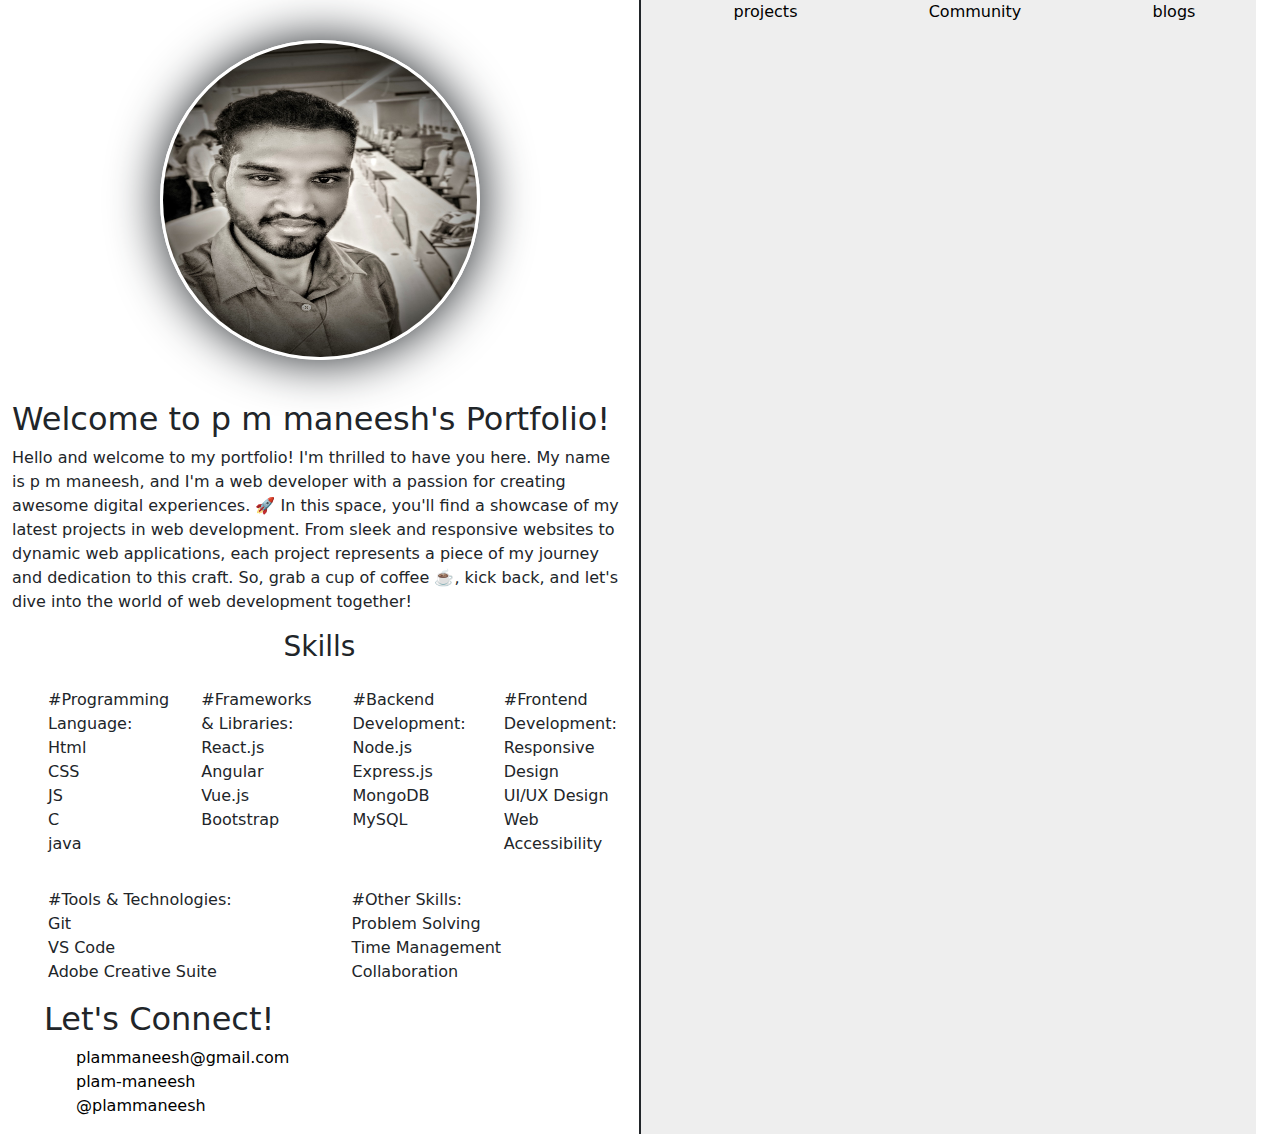
==== index.html @ d66eab7a "start content section" ====
<!DOCTYPE html>
<html lang="en">

<head>
  <meta charset="UTF-8">
  <meta name="viewport" content="width=device-width, initial-scale=1.0">
  <title>Protfolio</title>
  <link href="https://cdn.jsdelivr.net/npm/bootstrap@5.3.3/dist/css/bootstrap.min.css" rel="stylesheet"
    integrity="sha384-QWTKZyjpPEjISv5WaRU9OFeRpok6YctnYmDr5pNlyT2bRjXh0JMhjY6hW+ALEwIH" crossorigin="anonymous">
  <link rel="stylesheet" href="https://cdnjs.cloudflare.com/ajax/libs/font-awesome/6.5.2/css/all.min.css"
    integrity="sha512-SnH5WK+bZxgPHs44uWIX+LLJAJ9/2PkPKZ5QiAj6Ta86w+fsb2TkcmfRyVX3pBnMFcV7oQPJkl9QevSCWr3W6A=="
    crossorigin="anonymous" referrerpolicy="no-referrer" />
  <link rel="stylesheet" href="style.css">
  <link rel="stylesheet" href="index.js">


</head>

<body>

  <div class="container-fluid">

    <div class="row">

      <div class="container row main-container">


        <div class="col main-section ">

          <div class=" profile">
            <li><img class="  rounded mx-auto d-block rounded-circle    profile-img"
                style="height: 20rem; width: 20rem; display: flex; justify-content: center;"
                src=" img/20230304_084334~2-EDIT.jpg " alt=""></li>

            <li>

              <h2>Welcome to p m maneesh's Portfolio!</h2>

              <p>
                Hello and welcome to my portfolio!

                I'm thrilled to have you here. My name is p m maneesh, and I'm a web developer with a passion for
                creating awesome digital experiences. 🚀

                In this space, you'll find a showcase of my latest projects in web development. From sleek and
                responsive websites to dynamic web applications, each project represents a piece of my journey and
                dedication to this craft.

                So, grab a cup of coffee ☕️, kick back, and let's dive into the world of web development together!

              </p>



            </li>


            <li p-5>

              <h3 style="display: flex; justify-content: center;">Skills</h3>

              <ul>

                <div class="row">


                  <div class="col p-3"> <span>#Programming Language:</span>
                    <li>

                      Html
                    </li>
                    <li>
                      CSS
                    </li>
                    <li>
                      JS
                    </li>
                    <li>
                      C
                    </li>
                    <li>java</li>
                  </div>

                  <div class="col p-3">
                    <span>#Frameworks & Libraries: </span>

                    <li>React.js</li>
                    <li> Angular</li>
                    <li> Vue.js</li>
                    <li>Bootstrap</li>


                  </div>

                  <div class="col p-3">

                    <span>#Backend Development:</span>
                    <li>Node.js</li>
                    <li> Express.js</li>
                    <li> MongoDB</li>
                    <li> MySQL</li>

                  </div>

                  <div class="col p-3">
                    <span>#Frontend Development: </span>
                    <li>Responsive Design</li>
                    <li> UI/UX Design</li>
                    <li>Web Accessibility</li>
                  </div>

                  <div class="col p-3">

                    <span>#Tools & Technologies:</span>
                    <li>Git</li>
                    <li> VS Code</li>
                    <li> Adobe Creative Suite</li>

                  </div>



                  <div class="col p-3">

                    <span>#Other Skills:</span>
                    <li>Problem Solving
                    </li>
                    <li> Time Management </li>
                    <li> Collaboration</li>

                  </div>







                </div>

                <div class="row">
                  <div class="col" id="connect">

                    <h2>Let's Connect!</h2>

                    <ul>
                      <li><span> <i class="fa-regular fa-envelope"></i></span> <a href="">plammaneesh@gmail.com</a></li>
                      <li><span><i class="fa-brands fa-github"></i></span> <a
                          href="https://github.com/plam-maneesh ">plam-maneesh</a></li>
                      <li><span><i class="fa-brands fa-square-twitter"></i></span><a
                          href="https://twitter.com/plammaneesh">@plammaneesh</a></li>
                    </ul>
                  </div>
                </div>
              </ul>
            </li>

          </div>

        </div>
        <div class="col content-section">

          <div class="row content-start" style="display: flex; justify-items: center;">

            <div class="col content_nav  ">

              <ul class="" style="display: flex; justify-content: space-around;list-style: none; gap: 10px;">


                <li><a href="#">projects</a></li>
                <li><a href="#">Community</a></li>
                <li><a href="#">blogs</a></li>


              </ul>
            </div>


            <div class="row">


              <div class="col projects_section">




                
              </div>


            </div>




          </div>

        </div>

      </div>

    </div>
  </div>

</body>

</html>
---- style.css ----
* {



    
    list-style: none;


}

a {

    text-decoration: none;
    color: black;
}



.main-container {


    list-style: none;



}

.main-section {


    border-right: 2px solid;




}

.profile img {

    margin: 40px;
    box-shadow: 1px 0.1px 50px 1px;

    border: solid white;

}


/* content_section */


.content-section{
    margin: 0;

    padding: 0;
background-color: rgb(238, 238, 238);



}








/* content_section_end */
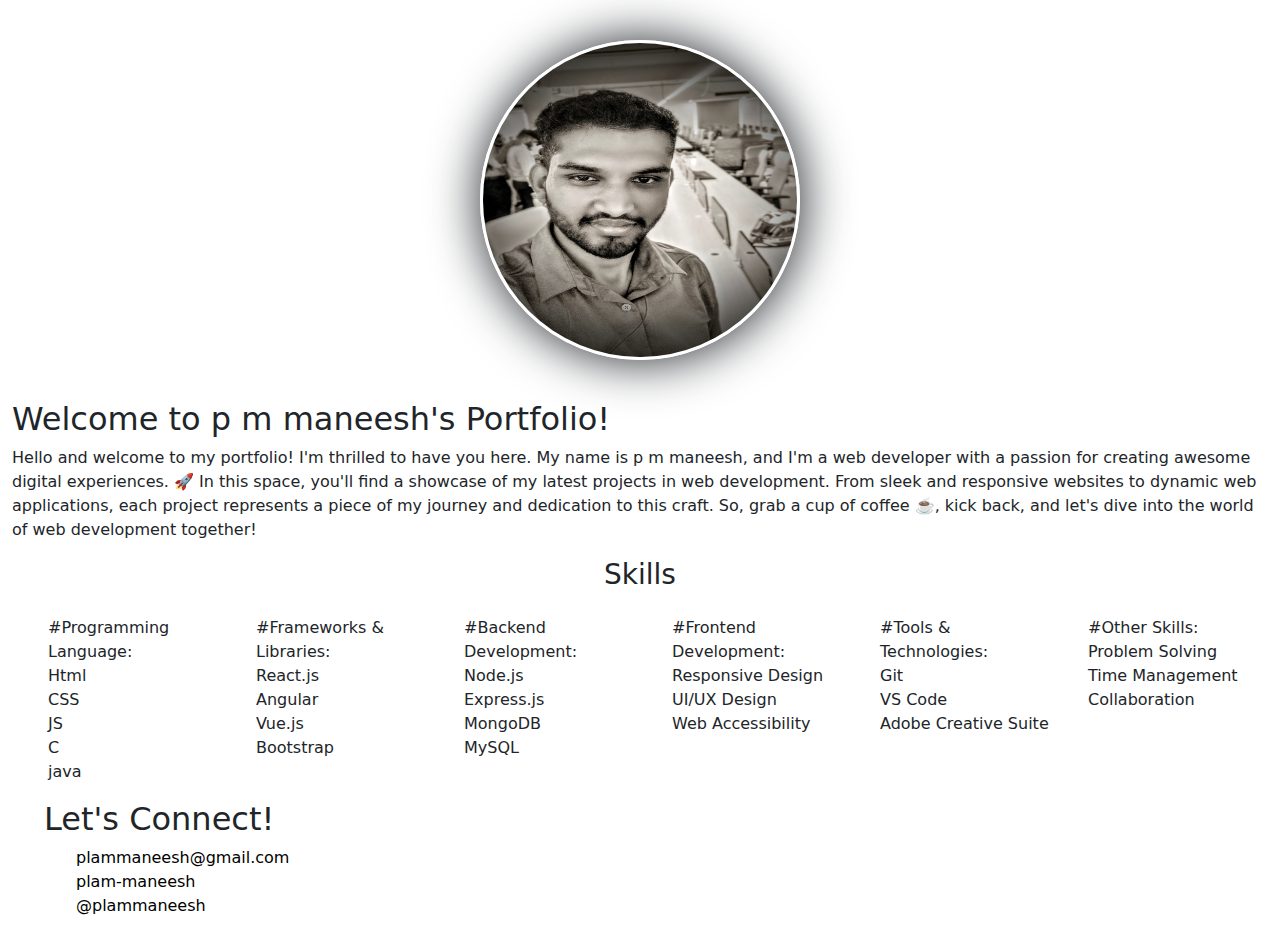
==== commit f930691e: "update main sections" ====
--- a/index.html
+++ b/index.html
@@ -17,20 +17,28 @@
 </head>
 
 <body>
-
+<!-- main container start -->
   <div class="container-fluid">
 
-    <div class="row">
-
-      <div class="container row main-container">
+ 
+    
+<!-- First_main_section_start -->
+    <div class="row head-section">
 
 
-        <div class="col main-section ">
+
+
+
+      
+
+      <!-- Header_section -->
+
+        <div class="col head-section ">
 
           <div class=" profile">
             <li><img class="  rounded mx-auto d-block rounded-circle    profile-img"
                 style="height: 20rem; width: 20rem; display: flex; justify-content: center;"
-                src=" img/20230304_084334~2-EDIT.jpg " alt=""></li>
+                src=" img/20230304_084334~2-EDIT.jpg " alt="Loading..."></li>
 
             <li>
 
@@ -158,49 +166,15 @@
           </div>
 
         </div>
-        <div class="col content-section">
+        <!-- Header_section -->
+        
 
-          <div class="row content-start" style="display: flex; justify-items: center;">
-
-            <div class="col content_nav  ">
-
-              <ul class="" style="display: flex; justify-content: space-around;list-style: none; gap: 10px;">
-
-
-                <li><a href="#">projects</a></li>
-                <li><a href="#">Community</a></li>
-                <li><a href="#">blogs</a></li>
-
-
-              </ul>
-            </div>
-
-
-            <div class="row">
-
-
-              <div class="col projects_section">
-
-
-
-
-                
-              </div>
-
-
-            </div>
-
-
-
-
-          </div>
-
-        </div>
-
-      </div>
+      
 
     </div>
+    <!--First_main_Section_end -->
   </div>
+  <!-- main_container_end -->
 
 </body>
 
--- a/style.css
+++ b/style.css
@@ -48,11 +48,9 @@
 /* content_section */
 
 
-.content-section{
-    margin: 0;
+.content-start{
 
-    padding: 0;
-background-color: rgb(238, 238, 238);
+
 
 
 
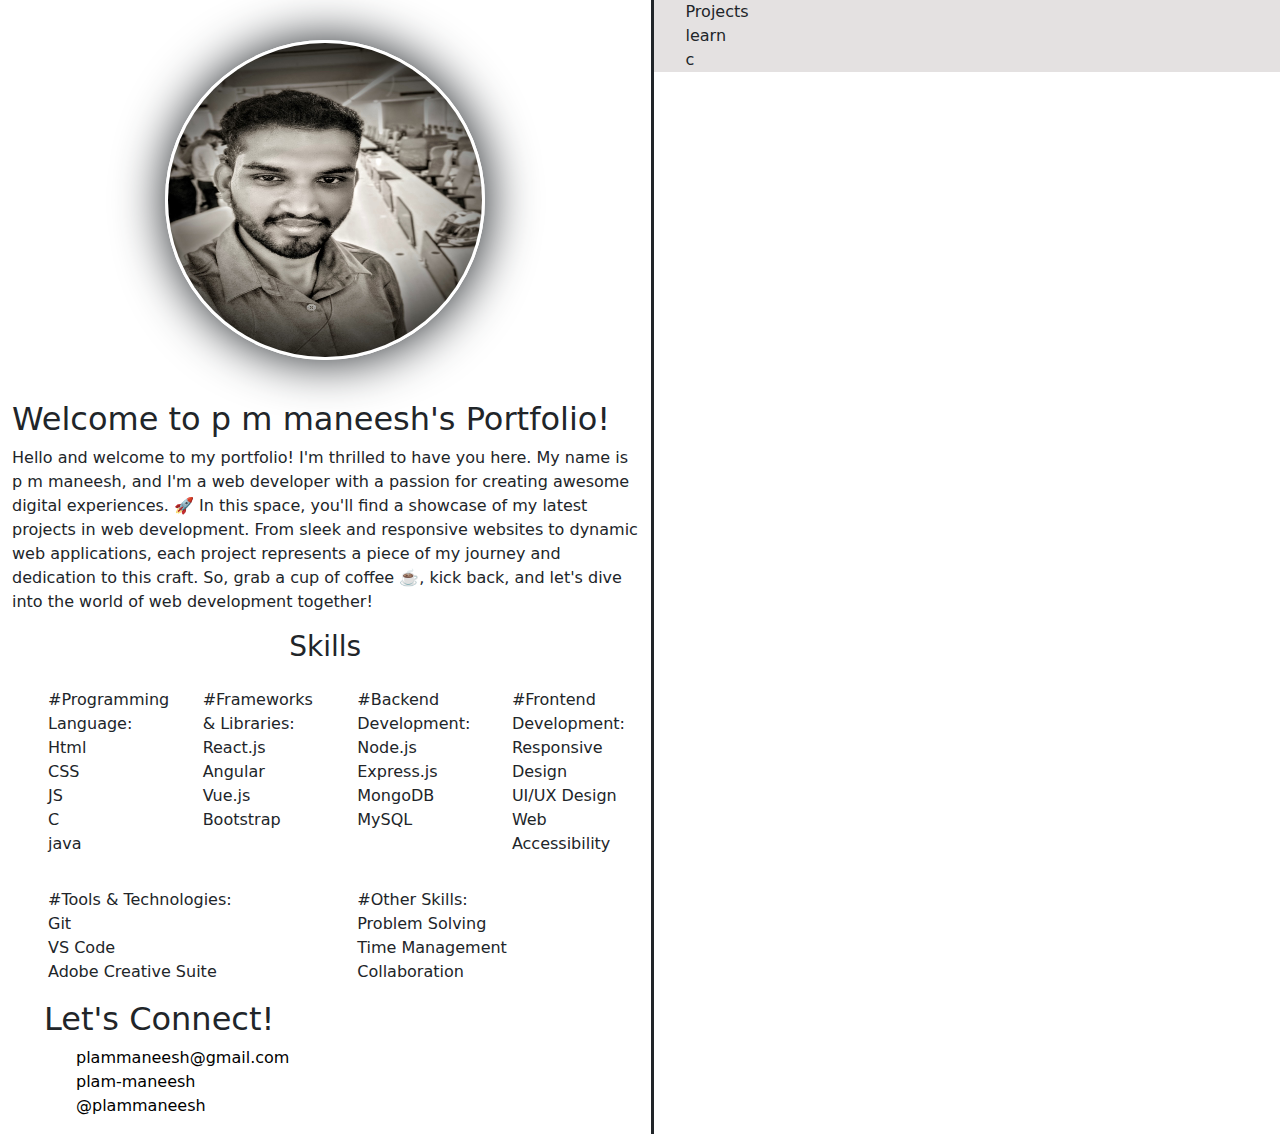
==== commit 92e9ac16: "update content section and crate nav list" ====
--- a/index.html
+++ b/index.html
@@ -166,7 +166,48 @@
           </div>
 
         </div>
-        <!-- Header_section -->
+        <!-- Header_section_end -->
+
+
+        <!-- content_section_start -->
+
+
+        <div class=" col content_section p-0" style="border-left: 3px solid;">
+
+
+          
+          <div class="content_nav" style="background: rgb(228, 225, 225);;">
+
+
+
+            <ul class="nav_list" >
+
+              <li>Projects</li>
+              <li>learn</li>
+              <li>c</li>
+
+
+
+            </ul>
+
+
+
+          </div>
+
+          
+
+
+
+
+
+
+        </div>
+
+
+
+
+
+        <!-- content_section_end -->
         
 
       
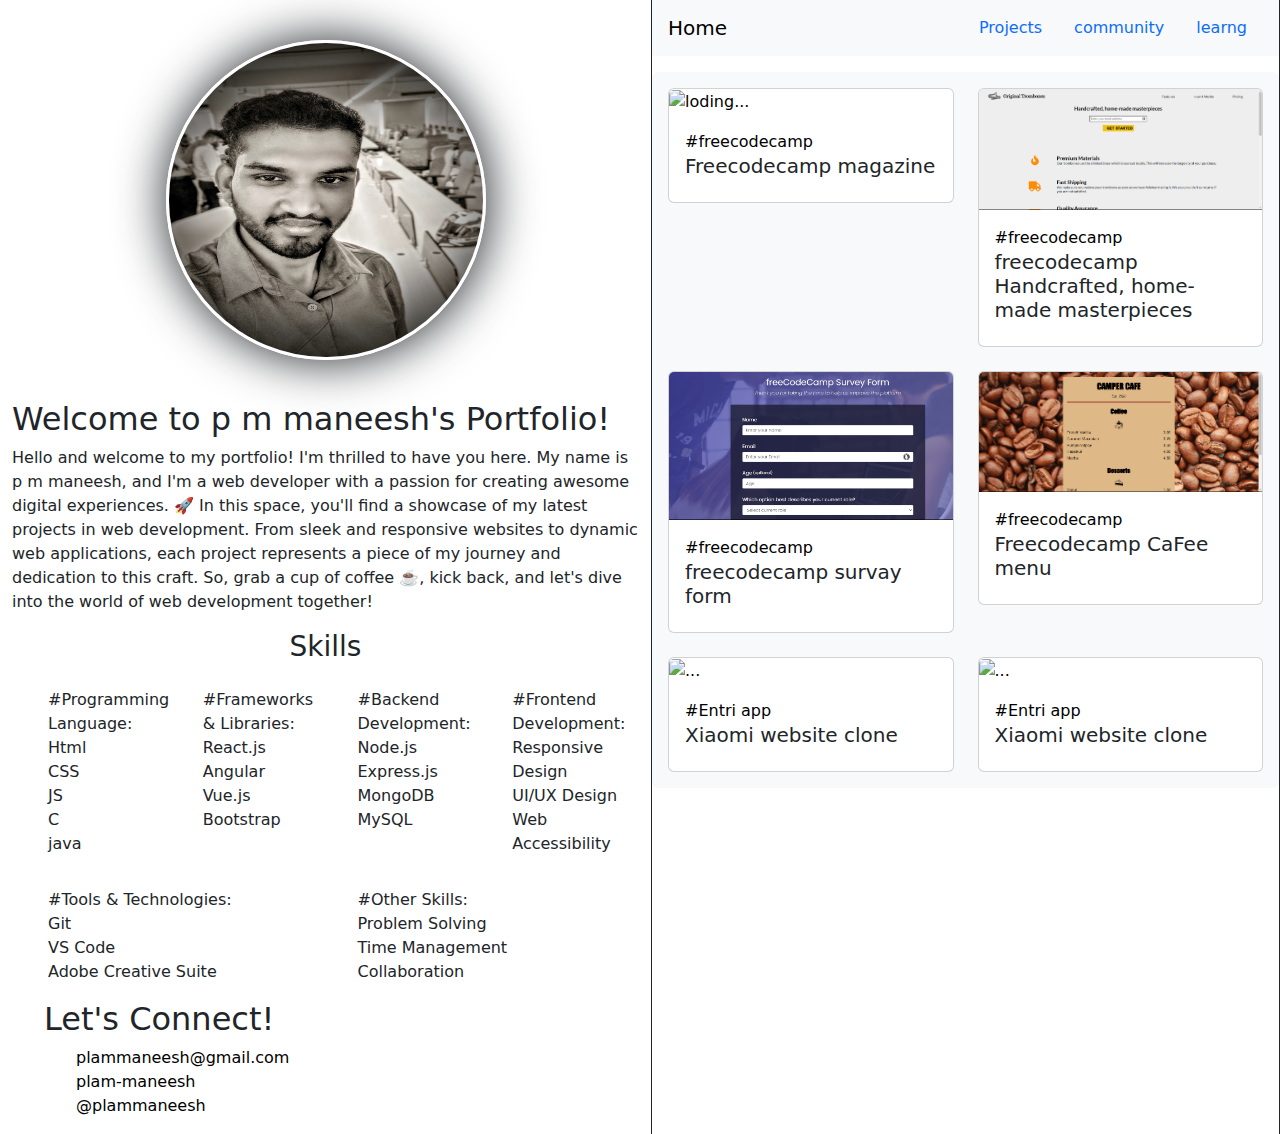
==== commit 58b60645: "update content section and crate project section" ====
--- a/index.html
+++ b/index.html
@@ -17,205 +17,310 @@
 </head>
 
 <body>
-<!-- main container start -->
+  <!-- main container start -->
   <div class="container-fluid">
 
- 
-    
-<!-- First_main_section_start -->
+
+
+    <!-- First_main_section_start -->
     <div class="row head-section">
 
 
 
 
 
+
+
+      <!-- Header_section -->
+
+      <div class="col head-section ">
+
+        <div class=" profile">
+          <li><img class="  rounded mx-auto d-block rounded-circle    profile-img"
+              style="height: 20rem; width: 20rem; display: flex; justify-content: center;"
+              src=" img/20230304_084334~2-EDIT.jpg " alt="Loading..."></li>
+
+          <li>
+
+            <h2>Welcome to p m maneesh's Portfolio!</h2>
+
+            <p>
+              Hello and welcome to my portfolio!
+
+              I'm thrilled to have you here. My name is p m maneesh, and I'm a web developer with a passion for
+              creating awesome digital experiences. 🚀
+
+              In this space, you'll find a showcase of my latest projects in web development. From sleek and
+              responsive websites to dynamic web applications, each project represents a piece of my journey and
+              dedication to this craft.
+
+              So, grab a cup of coffee ☕️, kick back, and let's dive into the world of web development together!
+
+            </p>
+
+
+
+          </li>
+
+
+          <li p-5>
+
+            <h3 style="display: flex; justify-content: center;">Skills</h3>
+
+            <ul>
+
+              <div class="row">
+
+
+                <div class="col p-3"> <span>#Programming Language:</span>
+                  <li>
+
+                    Html
+                  </li>
+                  <li>
+                    CSS
+                  </li>
+                  <li>
+                    JS
+                  </li>
+                  <li>
+                    C
+                  </li>
+                  <li>java</li>
+                </div>
+
+                <div class="col p-3">
+                  <span>#Frameworks & Libraries: </span>
+
+                  <li>React.js</li>
+                  <li> Angular</li>
+                  <li> Vue.js</li>
+                  <li>Bootstrap</li>
+
+
+                </div>
+
+                <div class="col p-3">
+
+                  <span>#Backend Development:</span>
+                  <li>Node.js</li>
+                  <li> Express.js</li>
+                  <li> MongoDB</li>
+                  <li> MySQL</li>
+
+                </div>
+
+                <div class="col p-3">
+                  <span>#Frontend Development: </span>
+                  <li>Responsive Design</li>
+                  <li> UI/UX Design</li>
+                  <li>Web Accessibility</li>
+                </div>
+
+                <div class="col p-3">
+
+                  <span>#Tools & Technologies:</span>
+                  <li>Git</li>
+                  <li> VS Code</li>
+                  <li> Adobe Creative Suite</li>
+
+                </div>
+
+
+
+                <div class="col p-3">
+
+                  <span>#Other Skills:</span>
+                  <li>Problem Solving
+                  </li>
+                  <li> Time Management </li>
+                  <li> Collaboration</li>
+
+                </div>
+
+
+
+
+
+
+
+              </div>
+
+              <div class="row">
+                <div class="col" id="connect">
+
+                  <h2>Let's Connect!</h2>
+
+                  <ul>
+                    <li><span> <i class="fa-regular fa-envelope"></i></span> <a href="">plammaneesh@gmail.com</a></li>
+                    <li><span><i class="fa-brands fa-github"></i></span> <a
+                        href="https://github.com/plam-maneesh ">plam-maneesh</a></li>
+                    <li><span><i class="fa-brands fa-square-twitter"></i></span><a
+                        href="https://twitter.com/plammaneesh">@plammaneesh</a></li>
+                  </ul>
+                </div>
+              </div>
+            </ul>
+          </li>
+
+        </div>
+
+      </div>
+      <!-- Header_section_end -->
+
       
 
-      <!-- Header_section -->
-
-        <div class="col head-section ">
-
-          <div class=" profile">
-            <li><img class="  rounded mx-auto d-block rounded-circle    profile-img"
-                style="height: 20rem; width: 20rem; display: flex; justify-content: center;"
-                src=" img/20230304_084334~2-EDIT.jpg " alt="Loading..."></li>
-
-            <li>
-
-              <h2>Welcome to p m maneesh's Portfolio!</h2>
-
-              <p>
-                Hello and welcome to my portfolio!
-
-                I'm thrilled to have you here. My name is p m maneesh, and I'm a web developer with a passion for
-                creating awesome digital experiences. 🚀
-
-                In this space, you'll find a showcase of my latest projects in web development. From sleek and
-                responsive websites to dynamic web applications, each project represents a piece of my journey and
-                dedication to this craft.
-
-                So, grab a cup of coffee ☕️, kick back, and let's dive into the world of web development together!
-
-              </p>
-
-
-
-            </li>
-
-
-            <li p-5>
-
-              <h3 style="display: flex; justify-content: center;">Skills</h3>
-
-              <ul>
-
-                <div class="row">
-
-
-                  <div class="col p-3"> <span>#Programming Language:</span>
-                    <li>
-
-                      Html
-                    </li>
-                    <li>
-                      CSS
-                    </li>
-                    <li>
-                      JS
-                    </li>
-                    <li>
-                      C
-                    </li>
-                    <li>java</li>
+        <!-- content_section_start -->
+
+
+        <div class=" col content_section p-0">
+
+
+
+          <!-- content nav_list_section -->
+          <nav id="navbar-example2" class="navbar bg-body-tertiary px-3 mb-3">
+            <a class="navbar-brand" href="#">Home</a>
+            <ul class="nav nav-pills">
+              <li class="nav-item">
+                <a class="nav-link" href="#Project_section">Projects</a>
+              </li>
+              <li class="nav-item">
+                <a class="nav-link" href="#communty_section">community</a>
+              </li>
+              <li class="nav-item">
+                <a href="#learng_section" class="nav-link">learng</a>
+              </li>
+             
+            </ul>
+          </nav>
+          <!-- content nav_list_section_end -->
+
+
+          <!-- content_catagries -->
+          <div data-bs-spy="scroll" data-bs-target="#navbar-example2" data-bs-root-margin="0px 0px -40%" data-bs-smooth-scroll="true" class="  scrollspy-example bg-body-tertiary p-3 rounded-2" tabindex="0">
+           
+            <!-- projects_section -->
+            <div  class="row row-cols-1 row-cols-md-2 g-4">
+              <!-- 1 -->
+              <div class="col" id="Project_section">
+                <div class="card">
+                 <a href=" https://codepen.io/123manu/full/xxjBLyz"><img src="https://external-content.duckduckgo.com/iu/?u=https%3A%2F%2Ftse4.mm.bing.net%2Fth%3Fid%3DOIP.qbu-5qtq43OXYkUd9_oETQHaFN%26pid%3DApi&f=1&ipt=8df63de30373396293850119ab98d78d397f13b40e66ae1d470596cf620fb2ce&ipo=images " class="card-img-top" alt="loding..."></a> 
+                  <div class="card-body">
+                    <span><a href="https://www.freecodecamp.org/fcc5d09ef3c-2089-465a-9474-148641cb8176 ">#freecodecamp</a></span>
+                    <h5 class="card-title">Freecodecamp magazine</h5>
                   </div>
-
-                  <div class="col p-3">
-                    <span>#Frameworks & Libraries: </span>
-
-                    <li>React.js</li>
-                    <li> Angular</li>
-                    <li> Vue.js</li>
-                    <li>Bootstrap</li>
-
-
+                </div>
+              </div>
+              <!-- 1end -->
+
+              <!-- 2 -->
+              <div class="col" id="Project_section">
+                <div class="card">
+                  <a href="https://codepen.io/123manu/full/XWqGayV "> <img src=" img/Screenshot 2024-04-26 005158.png" class="card-img-top" alt="..."></a>
+                  
+                  <div class="card-body">
+                    <span><a href="https://www.freecodecamp.org/fcc5d09ef3c-2089-465a-9474-148641cb8176 ">#freecodecamp</a></span>
+                    <h5 class="card-title">freecodecamp Handcrafted, home-made masterpieces</h5>
                   </div>
-
-                  <div class="col p-3">
-
-                    <span>#Backend Development:</span>
-                    <li>Node.js</li>
-                    <li> Express.js</li>
-                    <li> MongoDB</li>
-                    <li> MySQL</li>
-
+                </div>
+              </div>
+              <!-- 2end -->
+
+              <!-- 3 -->
+              <div class="col" id="Project_section">
+                <div class="card">
+                 <a href="https://codepen.io/123manu/full/ZEoYrVo "> <img src=" img/Screenshot 2024-04-26 011118.png" class="card-img-top" alt=" loading..."></a>
+
+                  <div class="card-body">
+                    <span><a href="https://www.freecodecamp.org/fcc5d09ef3c-2089-465a-9474-148641cb8176 ">#freecodecamp</a></span>
+
+                    <h5 class="card-title">freecodecamp survay form</h5>
                   </div>
-
-                  <div class="col p-3">
-                    <span>#Frontend Development: </span>
-                    <li>Responsive Design</li>
-                    <li> UI/UX Design</li>
-                    <li>Web Accessibility</li>
+                </div>
+              </div>
+              <!-- 3 end -->
+              
+             
+              <!-- 4 -->
+              <div class="col" id="Project_section">
+                <div class="card">
+                  <a href="https://codepen.io/123manu/full/mdLyXGJ "> <img src=" img/Screenshot 2024-04-26 012822.png" class="card-img-top" alt="...">
+                  </a>
+                  <div class="card-body">
+                    <span><a href="https://www.freecodecamp.org/fcc5d09ef3c-2089-465a-9474-148641cb8176 ">#freecodecamp</a></span>
+
+                    <h5 class="card-title">Freecodecamp CaFee menu</h5>
                   </div>
-
-                  <div class="col p-3">
-
-                    <span>#Tools & Technologies:</span>
-                    <li>Git</li>
-                    <li> VS Code</li>
-                    <li> Adobe Creative Suite</li>
-
-                  </div>
-
-
-
-                  <div class="col p-3">
-
-                    <span>#Other Skills:</span>
-                    <li>Problem Solving
-                    </li>
-                    <li> Time Management </li>
-                    <li> Collaboration</li>
-
-                  </div>
-
-
-
-
-
-
-
-                </div>
-
-                <div class="row">
-                  <div class="col" id="connect">
-
-                    <h2>Let's Connect!</h2>
-
-                    <ul>
-                      <li><span> <i class="fa-regular fa-envelope"></i></span> <a href="">plammaneesh@gmail.com</a></li>
-                      <li><span><i class="fa-brands fa-github"></i></span> <a
-                          href="https://github.com/plam-maneesh ">plam-maneesh</a></li>
-                      <li><span><i class="fa-brands fa-square-twitter"></i></span><a
-                          href="https://twitter.com/plammaneesh">@plammaneesh</a></li>
-                    </ul>
-                  </div>
-                </div>
-              </ul>
-            </li>
+                </div>
+              </div>
+              <!-- 4 end -->
+
+                            <!-- 5 -->
+                            <div class="col" id="Project_section">
+                              <div class="card">
+                                <a href="https://plam-maneesh.github.io/mi-ui/ "> <img src=" https://external-content.duckduckgo.com/iu/?u=https%3A%2F%2Ftse2.mm.bing.net%2Fth%3Fid%3DOIP.Qhbkngh0RogG_rQgVG01ywHaCD%26pid%3DApi&f=1&ipt=79fcd0e6bcf9939029dac3d84ebfa41df7a7458b0d8158f50cd4b7715f85196a&ipo=images" class="card-img-top" alt="...">
+                                </a>
+                                <div class="card-body">
+                                  <span><a href="https://entri.app/ ">#Entri app</a></span>
+              
+                                  <h5 class="card-title">Xiaomi website clone</h5>
+                                </div>
+                              </div>
+                            </div>
+                            <!--5 end -->
+
+
+                              <!-- 6 -->
+                              <div class="col" id="Project_section">
+                                <div class="card">
+                                  <a href=" https://github.com/plam-maneesh/the_newYork_time "> <img src="https://external-content.duckduckgo.com/iu/?u=https%3A%2F%2Ftse1.mm.bing.net%2Fth%3Fid%3DOIP.f3Zb2CAPIhnva0J6xOpyNAHaE8%26pid%3DApi&f=1&ipt=5087051f219e762f11fc0e7b7baa3b33881616996265f1a48b4e263425b640ee&ipo=images " class="card-img-top" alt="...">
+                                  </a>
+                                  <div class="card-body">
+                                    <span><a href="https://entri.app/ ">#Entri app</a></span>
+                
+                                    <h5 class="card-title">Xiaomi website clone</h5>
+                                  </div>
+                                </div>
+                              </div>
+                              <!--5 end -->
+
+                           
+            </div>
+            <!-- project_section_end -->
+
+
+
+
+
+
+
+
 
           </div>
+          <!-- content_categaraise -->
+
+
+
+
+
+
+
 
         </div>
-        <!-- Header_section_end -->
-
-
-        <!-- content_section_start -->
-
-
-        <div class=" col content_section p-0" style="border-left: 3px solid;">
-
-
-          
-          <div class="content_nav" style="background: rgb(228, 225, 225);;">
-
-
-
-            <ul class="nav_list" >
-
-              <li>Projects</li>
-              <li>learn</li>
-              <li>c</li>
-
-
-
-            </ul>
-
-
-
-          </div>
-
-          
-
-
-
-
-
-
-        </div>
 
 
 
 
 
         <!-- content_section_end -->
-        
-
-      
-
+
+
+
+
+      </div>
+      <!--First_main_Section_end -->
     </div>
-    <!--First_main_Section_end -->
-  </div>
-  <!-- main_container_end -->
+    <!-- main_container_end -->
 
 </body>
 
--- a/style.css
+++ b/style.css
@@ -44,11 +44,11 @@
 
 }
 
+/* Header_section */
+.head-section{
 
-/* content_section */
+border-right: 1px solid;
 
-
-.content-start{
 
 
 
@@ -59,6 +59,20 @@
 
 
 
+/* Header_section_end */
+
+
+/* content_section */
+
+.content_nav{
+
+
+    background-color: rgb(224, 224, 224);
+
+
+}
+
+
 
 
 
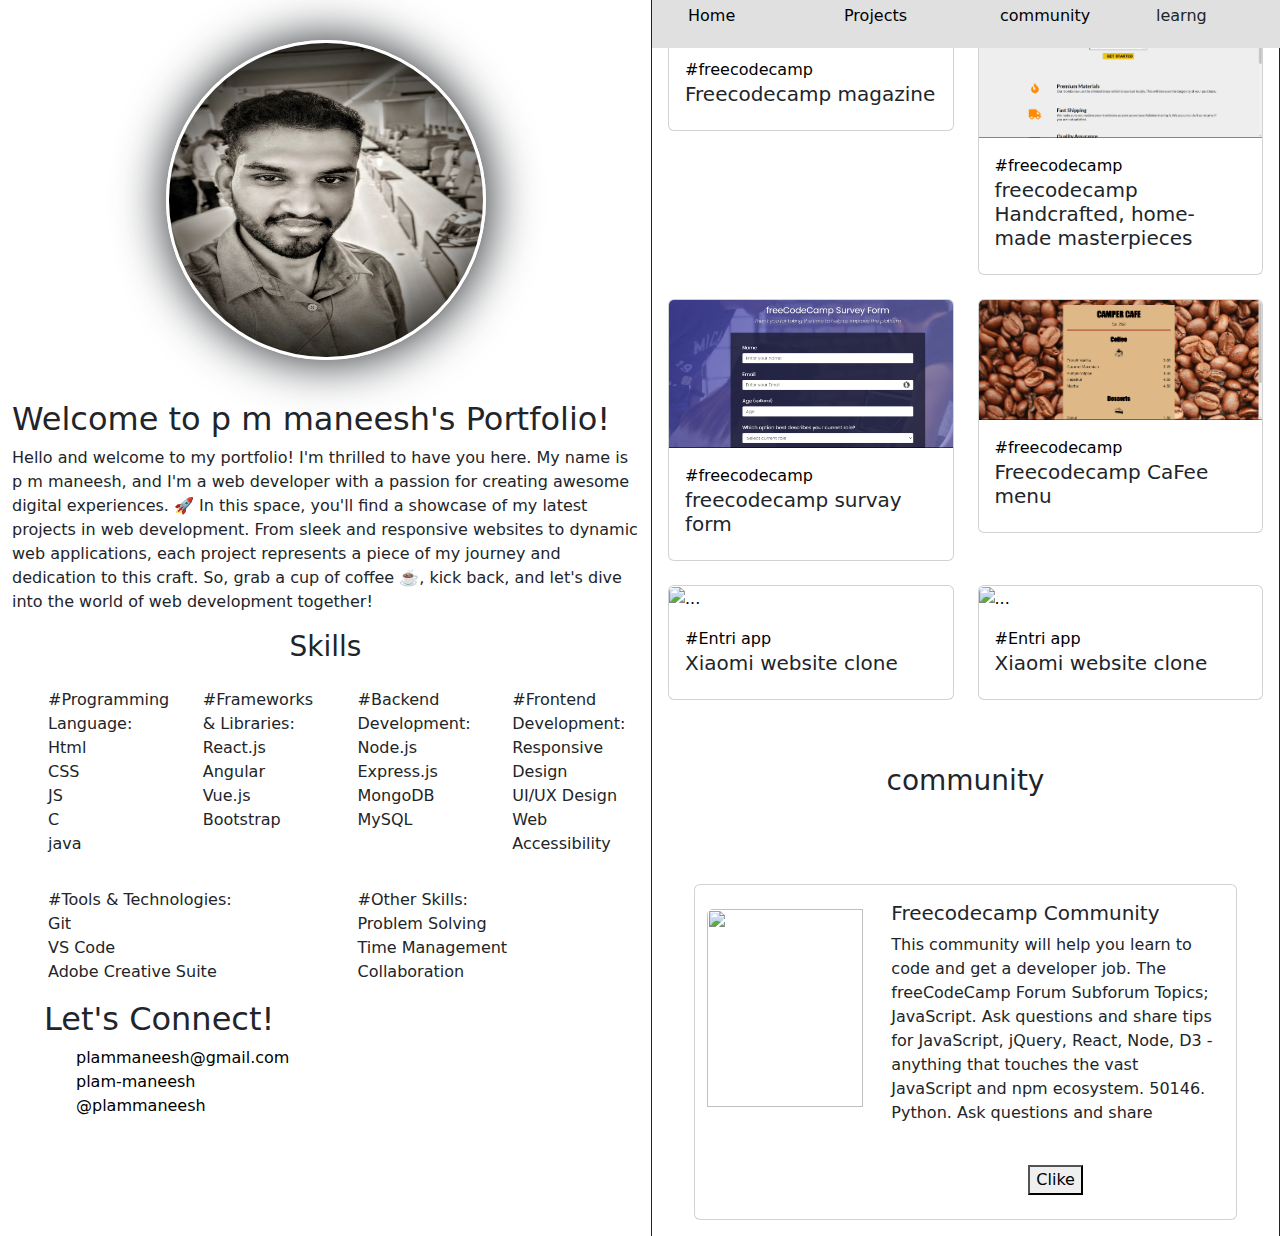
==== commit 08fc6117: "complite Project_section && Community_Section" ====
--- a/index.html
+++ b/index.html
@@ -1,212 +1,187 @@
 <!DOCTYPE html>
 <html lang="en">
-
-<head>
-  <meta charset="UTF-8">
-  <meta name="viewport" content="width=device-width, initial-scale=1.0">
-  <title>Protfolio</title>
-  <link href="https://cdn.jsdelivr.net/npm/bootstrap@5.3.3/dist/css/bootstrap.min.css" rel="stylesheet"
-    integrity="sha384-QWTKZyjpPEjISv5WaRU9OFeRpok6YctnYmDr5pNlyT2bRjXh0JMhjY6hW+ALEwIH" crossorigin="anonymous">
-  <link rel="stylesheet" href="https://cdnjs.cloudflare.com/ajax/libs/font-awesome/6.5.2/css/all.min.css"
-    integrity="sha512-SnH5WK+bZxgPHs44uWIX+LLJAJ9/2PkPKZ5QiAj6Ta86w+fsb2TkcmfRyVX3pBnMFcV7oQPJkl9QevSCWr3W6A=="
-    crossorigin="anonymous" referrerpolicy="no-referrer" />
-  <link rel="stylesheet" href="style.css">
-  <link rel="stylesheet" href="index.js">
-
-
-</head>
-
-<body>
-  <!-- main container start -->
-  <div class="container-fluid">
-
-
-
-    <!-- First_main_section_start -->
-    <div class="row head-section">
-
-
-
-
-
-
-
-      <!-- Header_section -->
-
-      <div class="col head-section ">
-
-        <div class=" profile">
-          <li><img class="  rounded mx-auto d-block rounded-circle    profile-img"
-              style="height: 20rem; width: 20rem; display: flex; justify-content: center;"
-              src=" img/20230304_084334~2-EDIT.jpg " alt="Loading..."></li>
-
-          <li>
-
-            <h2>Welcome to p m maneesh's Portfolio!</h2>
-
-            <p>
-              Hello and welcome to my portfolio!
-
-              I'm thrilled to have you here. My name is p m maneesh, and I'm a web developer with a passion for
-              creating awesome digital experiences. 🚀
-
-              In this space, you'll find a showcase of my latest projects in web development. From sleek and
-              responsive websites to dynamic web applications, each project represents a piece of my journey and
-              dedication to this craft.
-
-              So, grab a cup of coffee ☕️, kick back, and let's dive into the world of web development together!
-
-            </p>
-
-
-
-          </li>
-
-
-          <li p-5>
-
-            <h3 style="display: flex; justify-content: center;">Skills</h3>
-
-            <ul>
-
-              <div class="row">
-
-
-                <div class="col p-3"> <span>#Programming Language:</span>
-                  <li>
-
-                    Html
-                  </li>
-                  <li>
-                    CSS
-                  </li>
-                  <li>
-                    JS
-                  </li>
-                  <li>
-                    C
-                  </li>
-                  <li>java</li>
-                </div>
-
-                <div class="col p-3">
-                  <span>#Frameworks & Libraries: </span>
-
-                  <li>React.js</li>
-                  <li> Angular</li>
-                  <li> Vue.js</li>
-                  <li>Bootstrap</li>
-
-
-                </div>
-
-                <div class="col p-3">
-
-                  <span>#Backend Development:</span>
-                  <li>Node.js</li>
-                  <li> Express.js</li>
-                  <li> MongoDB</li>
-                  <li> MySQL</li>
-
-                </div>
-
-                <div class="col p-3">
-                  <span>#Frontend Development: </span>
-                  <li>Responsive Design</li>
-                  <li> UI/UX Design</li>
-                  <li>Web Accessibility</li>
-                </div>
-
-                <div class="col p-3">
-
-                  <span>#Tools & Technologies:</span>
-                  <li>Git</li>
-                  <li> VS Code</li>
-                  <li> Adobe Creative Suite</li>
-
-                </div>
-
-
-
-                <div class="col p-3">
-
-                  <span>#Other Skills:</span>
-                  <li>Problem Solving
-                  </li>
-                  <li> Time Management </li>
-                  <li> Collaboration</li>
-
-                </div>
-
-
-
-
-
-
-
-              </div>
-
-              <div class="row">
-                <div class="col" id="connect">
-
-                  <h2>Let's Connect!</h2>
-
-                  <ul>
-                    <li><span> <i class="fa-regular fa-envelope"></i></span> <a href="">plammaneesh@gmail.com</a></li>
-                    <li><span><i class="fa-brands fa-github"></i></span> <a
-                        href="https://github.com/plam-maneesh ">plam-maneesh</a></li>
-                    <li><span><i class="fa-brands fa-square-twitter"></i></span><a
-                        href="https://twitter.com/plammaneesh">@plammaneesh</a></li>
-                  </ul>
-                </div>
-              </div>
-            </ul>
-          </li>
-
+  <head>
+    <meta charset="UTF-8" />
+    <meta name="viewport" content="width=device-width, initial-scale=1.0" />
+    <title>Protfolio</title>
+    <link
+      href="https://cdn.jsdelivr.net/npm/bootstrap@5.3.3/dist/css/bootstrap.min.css"
+      rel="stylesheet"
+      integrity="sha384-QWTKZyjpPEjISv5WaRU9OFeRpok6YctnYmDr5pNlyT2bRjXh0JMhjY6hW+ALEwIH"
+      crossorigin="anonymous"
+    />
+    <link
+      rel="stylesheet"
+      href="https://cdnjs.cloudflare.com/ajax/libs/font-awesome/6.5.2/css/all.min.css"
+      integrity="sha512-SnH5WK+bZxgPHs44uWIX+LLJAJ9/2PkPKZ5QiAj6Ta86w+fsb2TkcmfRyVX3pBnMFcV7oQPJkl9QevSCWr3W6A=="
+      crossorigin="anonymous"
+      referrerpolicy="no-referrer"
+    />
+    <link rel="stylesheet" href="style.css" />
+    <link rel="stylesheet" href="index.js" />
+  </head>
+
+  <body>
+    <!-- main container start -->
+    <div class="container-fluid">
+      <!-- First_main_section_start -->
+      <div class="row head-section">
+        <!-- Header_section -->
+
+        <div class="container-fluid col head-section">
+          <div class="profile">
+            <li>
+              <img
+                class="rounded mx-auto d-block rounded-circle profile-img"
+                style="
+                  height: 20rem;
+                  width: 20rem;
+                  display: flex;
+                  justify-content: center;
+                "
+                src=" img/20230304_084334~2-EDIT.jpg "
+                alt="Loading..."
+              />
+            </li>
+
+            <li>
+              <h2>Welcome to p m maneesh's Portfolio!</h2>
+
+              <p>
+                Hello and welcome to my portfolio! I'm thrilled to have you
+                here. My name is p m maneesh, and I'm a web developer with a
+                passion for creating awesome digital experiences. 🚀 In this
+                space, you'll find a showcase of my latest projects in web
+                development. From sleek and responsive websites to dynamic web
+                applications, each project represents a piece of my journey and
+                dedication to this craft. So, grab a cup of coffee ☕️, kick
+                back, and let's dive into the world of web development together!
+              </p>
+            </li>
+
+            <li p-5>
+              <h3 style="display: flex; justify-content: center">Skills</h3>
+
+              <ul>
+                <div class="row">
+                  <div class="col p-3">
+                    <span>#Programming Language:</span>
+                    <li>Html</li>
+                    <li>CSS</li>
+                    <li>JS</li>
+                    <li>C</li>
+                    <li>java</li>
+                  </div>
+
+                  <div class="col p-3">
+                    <span>#Frameworks & Libraries: </span>
+
+                    <li>React.js</li>
+                    <li>Angular</li>
+                    <li>Vue.js</li>
+                    <li>Bootstrap</li>
+                  </div>
+
+                  <div class="col p-3">
+                    <span>#Backend Development:</span>
+                    <li>Node.js</li>
+                    <li>Express.js</li>
+                    <li>MongoDB</li>
+                    <li>MySQL</li>
+                  </div>
+
+                  <div class="col p-3">
+                    <span>#Frontend Development: </span>
+                    <li>Responsive Design</li>
+                    <li>UI/UX Design</li>
+                    <li>Web Accessibility</li>
+                  </div>
+
+                  <div class="col p-3">
+                    <span>#Tools & Technologies:</span>
+                    <li>Git</li>
+                    <li>VS Code</li>
+                    <li>Adobe Creative Suite</li>
+                  </div>
+
+                  <div class="col p-3">
+                    <span>#Other Skills:</span>
+                    <li>Problem Solving</li>
+                    <li>Time Management</li>
+                    <li>Collaboration</li>
+                  </div>
+                </div>
+
+                <div class="row">
+                  <div class="col" id="connect">
+                    <h2>Let's Connect!</h2>
+
+                    <ul>
+                      <li>
+                        <span> <i class="fa-regular fa-envelope"></i></span>
+                        <a href="">plammaneesh@gmail.com</a>
+                      </li>
+                      <li>
+                        <span><i class="fa-brands fa-github"></i></span>
+                        <a href="https://github.com/plam-maneesh "
+                          >plam-maneesh</a
+                        >
+                      </li>
+                      <li>
+                        <span><i class="fa-brands fa-square-twitter"></i></span
+                        ><a href="https://twitter.com/plammaneesh"
+                          >@plammaneesh</a
+                        >
+                      </li>
+                    </ul>
+                  </div>
+                </div>
+              </ul>
+            </li>
+          </div>
         </div>
-
-      </div>
-      <!-- Header_section_end -->
-
-      
+        <!-- Header_section_end -->
 
         <!-- content_section_start -->
 
-
-        <div class=" col content_section p-0">
-
-
-
+        <div class="col container-fluid content_section p-0">
           <!-- content nav_list_section -->
-          <nav id="navbar-example2" class="navbar bg-body-tertiary px-3 mb-3">
-            <a class="navbar-brand" href="#">Home</a>
-            <ul class="nav nav-pills">
-              <li class="nav-item">
-                <a class="nav-link" href="#Project_section">Projects</a>
+          <div class="nav_header p-1">
+            <ul class="row nav_list">
+              <a class="col" href="#">Home</a>
+              <li class="col">
+                <a class="" href="#Project_section">Projects</a>
               </li>
-              <li class="nav-item">
-                <a class="nav-link" href="#communty_section">community</a>
+              <li class="col">
+                <a class="" href="#communty_section">community</a>
               </li>
-              <li class="nav-item">
+              <li class="col">
                 <a href="#learng_section" class="nav-link">learng</a>
               </li>
-             
             </ul>
-          </nav>
+          </div>
           <!-- content nav_list_section_end -->
 
-
           <!-- content_catagries -->
-          <div data-bs-spy="scroll" data-bs-target="#navbar-example2" data-bs-root-margin="0px 0px -40%" data-bs-smooth-scroll="true" class="  scrollspy-example bg-body-tertiary p-3 rounded-2" tabindex="0">
-           
+          <div class="container p-3 content_catagary">
             <!-- projects_section -->
-            <div  class="row row-cols-1 row-cols-md-2 g-4">
+            <div class="row row-cols-auto row-cols-md-2 g-4">
               <!-- 1 -->
               <div class="col" id="Project_section">
                 <div class="card">
-                 <a href=" https://codepen.io/123manu/full/xxjBLyz"><img src="https://external-content.duckduckgo.com/iu/?u=https%3A%2F%2Ftse4.mm.bing.net%2Fth%3Fid%3DOIP.qbu-5qtq43OXYkUd9_oETQHaFN%26pid%3DApi&f=1&ipt=8df63de30373396293850119ab98d78d397f13b40e66ae1d470596cf620fb2ce&ipo=images " class="card-img-top" alt="loding..."></a> 
-                  <div class="card-body">
-                    <span><a href="https://www.freecodecamp.org/fcc5d09ef3c-2089-465a-9474-148641cb8176 ">#freecodecamp</a></span>
+                  <a href=" https://codepen.io/123manu/full/xxjBLyz"
+                    ><img
+                      src="https://external-content.duckduckgo.com/iu/?u=https%3A%2F%2Ftse4.mm.bing.net%2Fth%3Fid%3DOIP.qbu-5qtq43OXYkUd9_oETQHaFN%26pid%3DApi&f=1&ipt=8df63de30373396293850119ab98d78d397f13b40e66ae1d470596cf620fb2ce&ipo=images "
+                      class="card-img-top"
+                      alt="loding..."
+                  /></a>
+                  <div class="card-body">
+                    <span
+                      ><a
+                        href="https://www.freecodecamp.org/fcc5d09ef3c-2089-465a-9474-148641cb8176 "
+                        >#freecodecamp</a
+                      ></span
+                    >
                     <h5 class="card-title">Freecodecamp magazine</h5>
                   </div>
                 </div>
@@ -216,11 +191,23 @@
               <!-- 2 -->
               <div class="col" id="Project_section">
                 <div class="card">
-                  <a href="https://codepen.io/123manu/full/XWqGayV "> <img src=" img/Screenshot 2024-04-26 005158.png" class="card-img-top" alt="..."></a>
-                  
-                  <div class="card-body">
-                    <span><a href="https://www.freecodecamp.org/fcc5d09ef3c-2089-465a-9474-148641cb8176 ">#freecodecamp</a></span>
-                    <h5 class="card-title">freecodecamp Handcrafted, home-made masterpieces</h5>
+                  <a href="https://codepen.io/123manu/full/XWqGayV ">
+                    <img
+                      src=" img/Screenshot 2024-04-26 005158.png"
+                      class="card-img-top"
+                      alt="..."
+                  /></a>
+
+                  <div class="card-body">
+                    <span
+                      ><a
+                        href="https://www.freecodecamp.org/fcc5d09ef3c-2089-465a-9474-148641cb8176 "
+                        >#freecodecamp</a
+                      ></span
+                    >
+                    <h5 class="card-title">
+                      freecodecamp Handcrafted, home-made masterpieces
+                    </h5>
                   </div>
                 </div>
               </div>
@@ -229,25 +216,44 @@
               <!-- 3 -->
               <div class="col" id="Project_section">
                 <div class="card">
-                 <a href="https://codepen.io/123manu/full/ZEoYrVo "> <img src=" img/Screenshot 2024-04-26 011118.png" class="card-img-top" alt=" loading..."></a>
-
-                  <div class="card-body">
-                    <span><a href="https://www.freecodecamp.org/fcc5d09ef3c-2089-465a-9474-148641cb8176 ">#freecodecamp</a></span>
+                  <a href="https://codepen.io/123manu/full/ZEoYrVo ">
+                    <img
+                      src=" img/Screenshot 2024-04-26 011118.png"
+                      class="card-img-top"
+                      alt=" loading..."
+                  /></a>
+
+                  <div class="card-body">
+                    <span
+                      ><a
+                        href="https://www.freecodecamp.org/fcc5d09ef3c-2089-465a-9474-148641cb8176 "
+                        >#freecodecamp</a
+                      ></span
+                    >
 
                     <h5 class="card-title">freecodecamp survay form</h5>
                   </div>
                 </div>
               </div>
               <!-- 3 end -->
-              
-             
+
               <!-- 4 -->
               <div class="col" id="Project_section">
                 <div class="card">
-                  <a href="https://codepen.io/123manu/full/mdLyXGJ "> <img src=" img/Screenshot 2024-04-26 012822.png" class="card-img-top" alt="...">
+                  <a href="https://codepen.io/123manu/full/mdLyXGJ ">
+                    <img
+                      src=" img/Screenshot 2024-04-26 012822.png"
+                      class="card-img-top"
+                      alt="..."
+                    />
                   </a>
                   <div class="card-body">
-                    <span><a href="https://www.freecodecamp.org/fcc5d09ef3c-2089-465a-9474-148641cb8176 ">#freecodecamp</a></span>
+                    <span
+                      ><a
+                        href="https://www.freecodecamp.org/fcc5d09ef3c-2089-465a-9474-148641cb8176 "
+                        >#freecodecamp</a
+                      ></span
+                    >
 
                     <h5 class="card-title">Freecodecamp CaFee menu</h5>
                   </div>
@@ -255,73 +261,99 @@
               </div>
               <!-- 4 end -->
 
-                            <!-- 5 -->
-                            <div class="col" id="Project_section">
-                              <div class="card">
-                                <a href="https://plam-maneesh.github.io/mi-ui/ "> <img src=" https://external-content.duckduckgo.com/iu/?u=https%3A%2F%2Ftse2.mm.bing.net%2Fth%3Fid%3DOIP.Qhbkngh0RogG_rQgVG01ywHaCD%26pid%3DApi&f=1&ipt=79fcd0e6bcf9939029dac3d84ebfa41df7a7458b0d8158f50cd4b7715f85196a&ipo=images" class="card-img-top" alt="...">
-                                </a>
-                                <div class="card-body">
-                                  <span><a href="https://entri.app/ ">#Entri app</a></span>
-              
-                                  <h5 class="card-title">Xiaomi website clone</h5>
-                                </div>
-                              </div>
-                            </div>
-                            <!--5 end -->
-
-
-                              <!-- 6 -->
-                              <div class="col" id="Project_section">
-                                <div class="card">
-                                  <a href=" https://github.com/plam-maneesh/the_newYork_time "> <img src="https://external-content.duckduckgo.com/iu/?u=https%3A%2F%2Ftse1.mm.bing.net%2Fth%3Fid%3DOIP.f3Zb2CAPIhnva0J6xOpyNAHaE8%26pid%3DApi&f=1&ipt=5087051f219e762f11fc0e7b7baa3b33881616996265f1a48b4e263425b640ee&ipo=images " class="card-img-top" alt="...">
-                                  </a>
-                                  <div class="card-body">
-                                    <span><a href="https://entri.app/ ">#Entri app</a></span>
-                
-                                    <h5 class="card-title">Xiaomi website clone</h5>
-                                  </div>
-                                </div>
-                              </div>
-                              <!--5 end -->
-
-                           
+              <!-- 5 -->
+              <div class="col" id="Project_section">
+                <div class="card">
+                  <a href="https://plam-maneesh.github.io/mi-ui/ ">
+                    <img
+                      src=" https://external-content.duckduckgo.com/iu/?u=https%3A%2F%2Ftse2.mm.bing.net%2Fth%3Fid%3DOIP.Qhbkngh0RogG_rQgVG01ywHaCD%26pid%3DApi&f=1&ipt=79fcd0e6bcf9939029dac3d84ebfa41df7a7458b0d8158f50cd4b7715f85196a&ipo=images"
+                      class="card-img-top"
+                      alt="..."
+                    />
+                  </a>
+                  <div class="card-body">
+                    <span><a href="https://entri.app/ ">#Entri app</a></span>
+
+                    <h5 class="card-title">Xiaomi website clone</h5>
+                  </div>
+                </div>
+              </div>
+              <!--5 end -->
+
+              <!-- 6 -->
+              <div class="col" id="Project_section">
+                <div class="card">
+                  <a href=" https://github.com/plam-maneesh/the_newYork_time ">
+                    <img
+                      src="https://external-content.duckduckgo.com/iu/?u=https%3A%2F%2Ftse1.mm.bing.net%2Fth%3Fid%3DOIP.f3Zb2CAPIhnva0J6xOpyNAHaE8%26pid%3DApi&f=1&ipt=5087051f219e762f11fc0e7b7baa3b33881616996265f1a48b4e263425b640ee&ipo=images "
+                      class="card-img-top"
+                      alt="..."
+                    />
+                  </a>
+                  <div class="card-body">
+                    <span><a href="https://entri.app/ ">#Entri app</a></span>
+
+                    <h5 class="card-title">Xiaomi website clone</h5>
+                  </div>
+                </div>
+              </div>
+              <!--6 end -->
             </div>
             <!-- project_section_end -->
-
-
-
-
-
-
-
-
-
           </div>
-          <!-- content_categaraise -->
-
-
-
-
-
-
-
-
+
+          <!-- Community_section_start -->
+
+
+          <div class="container-fluid" id="communty_section">
+
+
+            <div class="d-flex justify-content-center p-5">
+              <h3>community</h3>
+            </div>
+  
+            
+                  
+  
+            <div class="card mb-3 d-flex justify-content-center" style=" margin:30px;">
+              <div class="row g-0">
+                <div class=" g-4 col-md-4 ">
+                  <img src=" https://external-content.duckduckgo.com/iu/?u=https%3A%2F%2Ftse4.mm.bing.net%2Fth%3Fid%3DOIP.ADWk_JK_tX7F6kaC8ZXLWgHaE7%26pid%3DApi&f=1&ipt=e6c0c4f631b9c58907ca2301a53c0fc539eb3f97bef0f1a2bf0ae972f0f60a7d&ipo=images " class="img-fluid rounded-start  g-5" style="width: 100%; height: 80%;">
+                </div>
+                <div class="col-md-8">
+                  <div class="card-body">
+                    <h5 class="card-title">Freecodecamp Community</h5>
+                    <p class="card-text">This community will help you learn to code and get a developer job. The freeCodeCamp Forum Subforum Topics; JavaScript. Ask questions and share tips for JavaScript, jQuery, React, Node, D3 - anything that touches the vast JavaScript and npm ecosystem. 50146. Python. Ask questions and share</p>
+                   
+                  </div>
+  
+                  <div class=" d-flex justify-content-center m-4 "> <a href="https://forum.freecodecamp.org/ "><button>Clike</button></a></div> 
+  
+                </div>
+  
+             
+              </div>
+            </div>
+  
+
+
+
+
+
+
+          </div>
+        
+
+
+          <!-- Community_section_end -->
+
+          <!-- content_categaraise end-->
         </div>
 
-
-
-
-
         <!-- content_section_end -->
-
-
-
-
       </div>
       <!--First_main_Section_end -->
     </div>
     <!-- main_container_end -->
-
-</body>
-
-</html>+  </body>
+</html>
--- a/style.css
+++ b/style.css
@@ -64,10 +64,28 @@
 
 /* content_section */
 
-.content_nav{
+.nav_header{
+
+        
+
+    width: 50%;
+    z-index:1;
+
 
 
     background-color: rgb(224, 224, 224);
+
+    position: fixed;
+    
+
+
+}
+.conntent_catagary{
+
+
+    
+
+
 
 
 }
@@ -77,4 +95,7 @@
 
 
 
+
+
+
 /* content_section_end */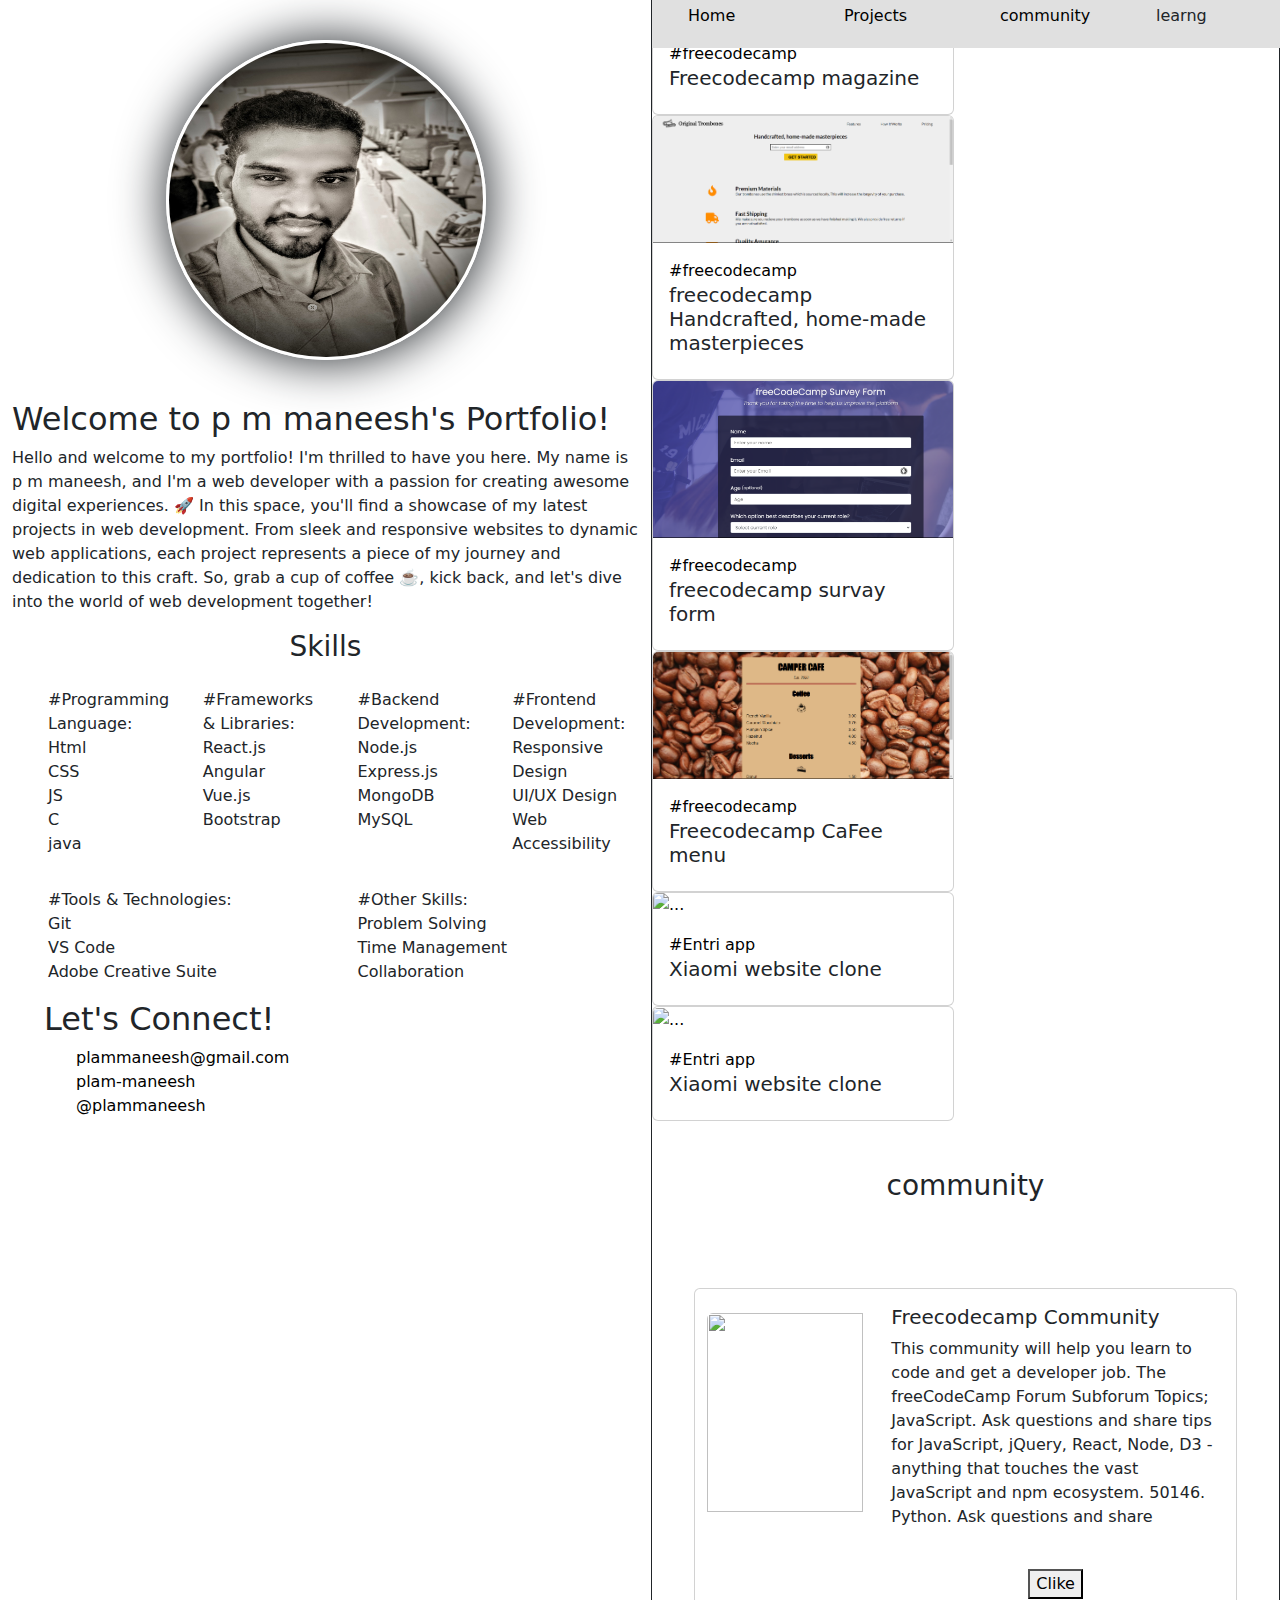
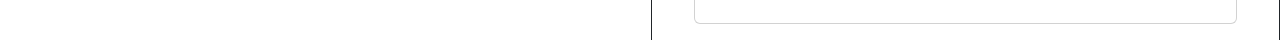
==== commit 7a8e6f6e: "update some messages and sections" ====
--- a/index.html
+++ b/index.html
@@ -145,205 +145,203 @@
         <!-- content_section_start -->
 
         <div class="col container-fluid content_section p-0">
-          <!-- content nav_list_section -->
-          <div class="nav_header p-1">
-            <ul class="row nav_list">
-              <a class="col" href="#">Home</a>
-              <li class="col">
-                <a class="" href="#Project_section">Projects</a>
-              </li>
-              <li class="col">
-                <a class="" href="#communty_section">community</a>
-              </li>
-              <li class="col">
-                <a href="#learng_section" class="nav-link">learng</a>
-              </li>
-            </ul>
-          </div>
-          <!-- content nav_list_section_end -->
-
-          <!-- content_catagries -->
-          <div class="container p-3 content_catagary">
-            <!-- projects_section -->
-            <div class="row row-cols-auto row-cols-md-2 g-4">
+          <!-- projects_section -->
+          <div class="row row-cols-auto row-cols-md-2 g-4">
+            <!-- project-columan -->
+            <div class="col">
+              <!-- content nav_list_section -->
+              <div class="nav_header p-1">
+                <ul class="row nav_list">
+                  <a class="col" href="#">Home</a>
+                  <li class="col">
+                    <a class="" href="#Project_section">Projects</a>
+                  </li>
+                  <li class="col">
+                    <a class="" href="#communty_section">community</a>
+                  </li>
+                  <li class="col">
+                    <a href="#learng_section" class="nav-link">learng</a>
+                  </li>
+                </ul>
+              </div>
+              <!-- content nav_list_section_end -->
+
               <!-- 1 -->
-              <div class="col" id="Project_section">
-                <div class="card">
-                  <a href=" https://codepen.io/123manu/full/xxjBLyz"
-                    ><img
-                      src="https://external-content.duckduckgo.com/iu/?u=https%3A%2F%2Ftse4.mm.bing.net%2Fth%3Fid%3DOIP.qbu-5qtq43OXYkUd9_oETQHaFN%26pid%3DApi&f=1&ipt=8df63de30373396293850119ab98d78d397f13b40e66ae1d470596cf620fb2ce&ipo=images "
-                      class="card-img-top"
-                      alt="loding..."
-                  /></a>
-                  <div class="card-body">
-                    <span
-                      ><a
-                        href="https://www.freecodecamp.org/fcc5d09ef3c-2089-465a-9474-148641cb8176 "
-                        >#freecodecamp</a
-                      ></span
-                    >
-                    <h5 class="card-title">Freecodecamp magazine</h5>
-                  </div>
-                </div>
-              </div>
+              <div class="card" id="Project_section">
+                <a href=" https://codepen.io/123manu/full/xxjBLyz"
+                  ><img
+                    src="https://external-content.duckduckgo.com/iu/?u=https%3A%2F%2Ftse4.mm.bing.net%2Fth%3Fid%3DOIP.qbu-5qtq43OXYkUd9_oETQHaFN%26pid%3DApi&f=1&ipt=8df63de30373396293850119ab98d78d397f13b40e66ae1d470596cf620fb2ce&ipo=images "
+                    class="card-img-top"
+                    alt="loding..."
+                /></a>
+                <div class="card-body">
+                  <span
+                    ><a
+                      href="https://www.freecodecamp.org/fcc5d09ef3c-2089-465a-9474-148641cb8176 "
+                      >#freecodecamp</a
+                    ></span
+                  >
+                  <h5 class="card-title">Freecodecamp magazine</h5>
+                </div>
+              </div>
+
               <!-- 1end -->
 
               <!-- 2 -->
-              <div class="col" id="Project_section">
-                <div class="card">
-                  <a href="https://codepen.io/123manu/full/XWqGayV ">
-                    <img
-                      src=" img/Screenshot 2024-04-26 005158.png"
-                      class="card-img-top"
-                      alt="..."
-                  /></a>
-
-                  <div class="card-body">
-                    <span
-                      ><a
-                        href="https://www.freecodecamp.org/fcc5d09ef3c-2089-465a-9474-148641cb8176 "
-                        >#freecodecamp</a
-                      ></span
-                    >
-                    <h5 class="card-title">
-                      freecodecamp Handcrafted, home-made masterpieces
-                    </h5>
-                  </div>
-                </div>
-              </div>
+
+              <div class="card" id="Project_section">
+                <a href="https://codepen.io/123manu/full/XWqGayV ">
+                  <img
+                    src=" img/Screenshot 2024-04-26 005158.png"
+                    class="card-img-top"
+                    alt="..."
+                /></a>
+
+                <div class="card-body">
+                  <span
+                    ><a
+                      href="https://www.freecodecamp.org/fcc5d09ef3c-2089-465a-9474-148641cb8176 "
+                      >#freecodecamp</a
+                    ></span
+                  >
+                  <h5 class="card-title">
+                    freecodecamp Handcrafted, home-made masterpieces
+                  </h5>
+                </div>
+              </div>
+
               <!-- 2end -->
 
               <!-- 3 -->
-              <div class="col" id="Project_section">
-                <div class="card">
-                  <a href="https://codepen.io/123manu/full/ZEoYrVo ">
-                    <img
-                      src=" img/Screenshot 2024-04-26 011118.png"
-                      class="card-img-top"
-                      alt=" loading..."
-                  /></a>
-
-                  <div class="card-body">
-                    <span
-                      ><a
-                        href="https://www.freecodecamp.org/fcc5d09ef3c-2089-465a-9474-148641cb8176 "
-                        >#freecodecamp</a
-                      ></span
-                    >
-
-                    <h5 class="card-title">freecodecamp survay form</h5>
-                  </div>
-                </div>
-              </div>
+
+              <div class="card" id="Project_section">
+                <a href="https://codepen.io/123manu/full/ZEoYrVo ">
+                  <img
+                    src=" img/Screenshot 2024-04-26 011118.png"
+                    class="card-img-top"
+                    alt=" loading..."
+                /></a>
+
+                <div class="card-body">
+                  <span
+                    ><a
+                      href="https://www.freecodecamp.org/fcc5d09ef3c-2089-465a-9474-148641cb8176 "
+                      >#freecodecamp</a
+                    ></span
+                  >
+
+                  <h5 class="card-title">freecodecamp survay form</h5>
+                </div>
+              </div>
+
               <!-- 3 end -->
 
               <!-- 4 -->
-              <div class="col" id="Project_section">
-                <div class="card">
-                  <a href="https://codepen.io/123manu/full/mdLyXGJ ">
-                    <img
-                      src=" img/Screenshot 2024-04-26 012822.png"
-                      class="card-img-top"
-                      alt="..."
-                    />
-                  </a>
-                  <div class="card-body">
-                    <span
-                      ><a
-                        href="https://www.freecodecamp.org/fcc5d09ef3c-2089-465a-9474-148641cb8176 "
-                        >#freecodecamp</a
-                      ></span
-                    >
-
-                    <h5 class="card-title">Freecodecamp CaFee menu</h5>
-                  </div>
-                </div>
-              </div>
+
+              <div class="card" id="Project_section">
+                <a href="https://codepen.io/123manu/full/mdLyXGJ ">
+                  <img
+                    src=" img/Screenshot 2024-04-26 012822.png"
+                    class="card-img-top"
+                    alt="..."
+                  />
+                </a>
+                <div class="card-body">
+                  <span
+                    ><a
+                      href="https://www.freecodecamp.org/fcc5d09ef3c-2089-465a-9474-148641cb8176 "
+                      >#freecodecamp</a
+                    ></span
+                  >
+
+                  <h5 class="card-title">Freecodecamp CaFee menu</h5>
+                </div>
+              </div>
+
               <!-- 4 end -->
 
               <!-- 5 -->
-              <div class="col" id="Project_section">
-                <div class="card">
-                  <a href="https://plam-maneesh.github.io/mi-ui/ ">
-                    <img
-                      src=" https://external-content.duckduckgo.com/iu/?u=https%3A%2F%2Ftse2.mm.bing.net%2Fth%3Fid%3DOIP.Qhbkngh0RogG_rQgVG01ywHaCD%26pid%3DApi&f=1&ipt=79fcd0e6bcf9939029dac3d84ebfa41df7a7458b0d8158f50cd4b7715f85196a&ipo=images"
-                      class="card-img-top"
-                      alt="..."
-                    />
-                  </a>
-                  <div class="card-body">
-                    <span><a href="https://entri.app/ ">#Entri app</a></span>
-
-                    <h5 class="card-title">Xiaomi website clone</h5>
-                  </div>
-                </div>
-              </div>
+
+              <div class="card" id="Project_section">
+                <a href="https://plam-maneesh.github.io/mi-ui/ ">
+                  <img
+                    src=" https://external-content.duckduckgo.com/iu/?u=https%3A%2F%2Ftse2.mm.bing.net%2Fth%3Fid%3DOIP.Qhbkngh0RogG_rQgVG01ywHaCD%26pid%3DApi&f=1&ipt=79fcd0e6bcf9939029dac3d84ebfa41df7a7458b0d8158f50cd4b7715f85196a&ipo=images"
+                    class="card-img-top"
+                    alt="..."
+                  />
+                </a>
+                <div class="card-body">
+                  <span><a href="https://entri.app/ ">#Entri app</a></span>
+
+                  <h5 class="card-title">Xiaomi website clone</h5>
+                </div>
+              </div>
+
               <!--5 end -->
 
               <!-- 6 -->
-              <div class="col" id="Project_section">
-                <div class="card">
-                  <a href=" https://github.com/plam-maneesh/the_newYork_time ">
-                    <img
-                      src="https://external-content.duckduckgo.com/iu/?u=https%3A%2F%2Ftse1.mm.bing.net%2Fth%3Fid%3DOIP.f3Zb2CAPIhnva0J6xOpyNAHaE8%26pid%3DApi&f=1&ipt=5087051f219e762f11fc0e7b7baa3b33881616996265f1a48b4e263425b640ee&ipo=images "
-                      class="card-img-top"
-                      alt="..."
-                    />
-                  </a>
-                  <div class="card-body">
-                    <span><a href="https://entri.app/ ">#Entri app</a></span>
-
-                    <h5 class="card-title">Xiaomi website clone</h5>
-                  </div>
-                </div>
-              </div>
+
+              <div class="card">
+                <a href=" https://github.com/plam-maneesh/the_newYork_time ">
+                  <img
+                    src="https://external-content.duckduckgo.com/iu/?u=https%3A%2F%2Ftse1.mm.bing.net%2Fth%3Fid%3DOIP.f3Zb2CAPIhnva0J6xOpyNAHaE8%26pid%3DApi&f=1&ipt=5087051f219e762f11fc0e7b7baa3b33881616996265f1a48b4e263425b640ee&ipo=images "
+                    class="card-img-top"
+                    alt="..."
+                  />
+                </a>
+                <div class="card-body">
+                  <span><a href="https://entri.app/ ">#Entri app</a></span>
+
+                  <h5 class="card-title">Xiaomi website clone</h5>
+                </div>
+              </div>
+
               <!--6 end -->
             </div>
-            <!-- project_section_end -->
           </div>
+          <!-- project_section_end -->
 
           <!-- Community_section_start -->
 
-
           <div class="container-fluid" id="communty_section">
-
-
             <div class="d-flex justify-content-center p-5">
               <h3>community</h3>
             </div>
-  
-            
-                  
-  
-            <div class="card mb-3 d-flex justify-content-center" style=" margin:30px;">
+
+            <div
+              class="card mb-3 d-flex justify-content-center"
+              style="margin: 30px"
+            >
               <div class="row g-0">
-                <div class=" g-4 col-md-4 ">
-                  <img src=" https://external-content.duckduckgo.com/iu/?u=https%3A%2F%2Ftse4.mm.bing.net%2Fth%3Fid%3DOIP.ADWk_JK_tX7F6kaC8ZXLWgHaE7%26pid%3DApi&f=1&ipt=e6c0c4f631b9c58907ca2301a53c0fc539eb3f97bef0f1a2bf0ae972f0f60a7d&ipo=images " class="img-fluid rounded-start  g-5" style="width: 100%; height: 80%;">
+                <div class="g-4 col-md-4">
+                  <img
+                    src=" https://external-content.duckduckgo.com/iu/?u=https%3A%2F%2Ftse4.mm.bing.net%2Fth%3Fid%3DOIP.ADWk_JK_tX7F6kaC8ZXLWgHaE7%26pid%3DApi&f=1&ipt=e6c0c4f631b9c58907ca2301a53c0fc539eb3f97bef0f1a2bf0ae972f0f60a7d&ipo=images "
+                    class="img-fluid rounded-start g-5"
+                    style="width: 100%; height: 80%"
+                  />
                 </div>
                 <div class="col-md-8">
                   <div class="card-body">
                     <h5 class="card-title">Freecodecamp Community</h5>
-                    <p class="card-text">This community will help you learn to code and get a developer job. The freeCodeCamp Forum Subforum Topics; JavaScript. Ask questions and share tips for JavaScript, jQuery, React, Node, D3 - anything that touches the vast JavaScript and npm ecosystem. 50146. Python. Ask questions and share</p>
-                   
-                  </div>
-  
-                  <div class=" d-flex justify-content-center m-4 "> <a href="https://forum.freecodecamp.org/ "><button>Clike</button></a></div> 
-  
-                </div>
-  
-             
+                    <p class="card-text">
+                      This community will help you learn to code and get a
+                      developer job. The freeCodeCamp Forum Subforum Topics;
+                      JavaScript. Ask questions and share tips for JavaScript,
+                      jQuery, React, Node, D3 - anything that touches the vast
+                      JavaScript and npm ecosystem. 50146. Python. Ask questions
+                      and share
+                    </p>
+                  </div>
+
+                  <div class="d-flex justify-content-center m-4">
+                    <a href="https://forum.freecodecamp.org/ "
+                      ><button>Clike</button></a
+                    >
+                  </div>
+                </div>
               </div>
             </div>
-  
-
-
-
-
-
-
           </div>
-        
-
 
           <!-- Community_section_end -->
 
--- a/style.css
+++ b/style.css
@@ -64,6 +64,11 @@
 
 /* content_section */
 
+
+
+
+
+
 .nav_header{
 
         
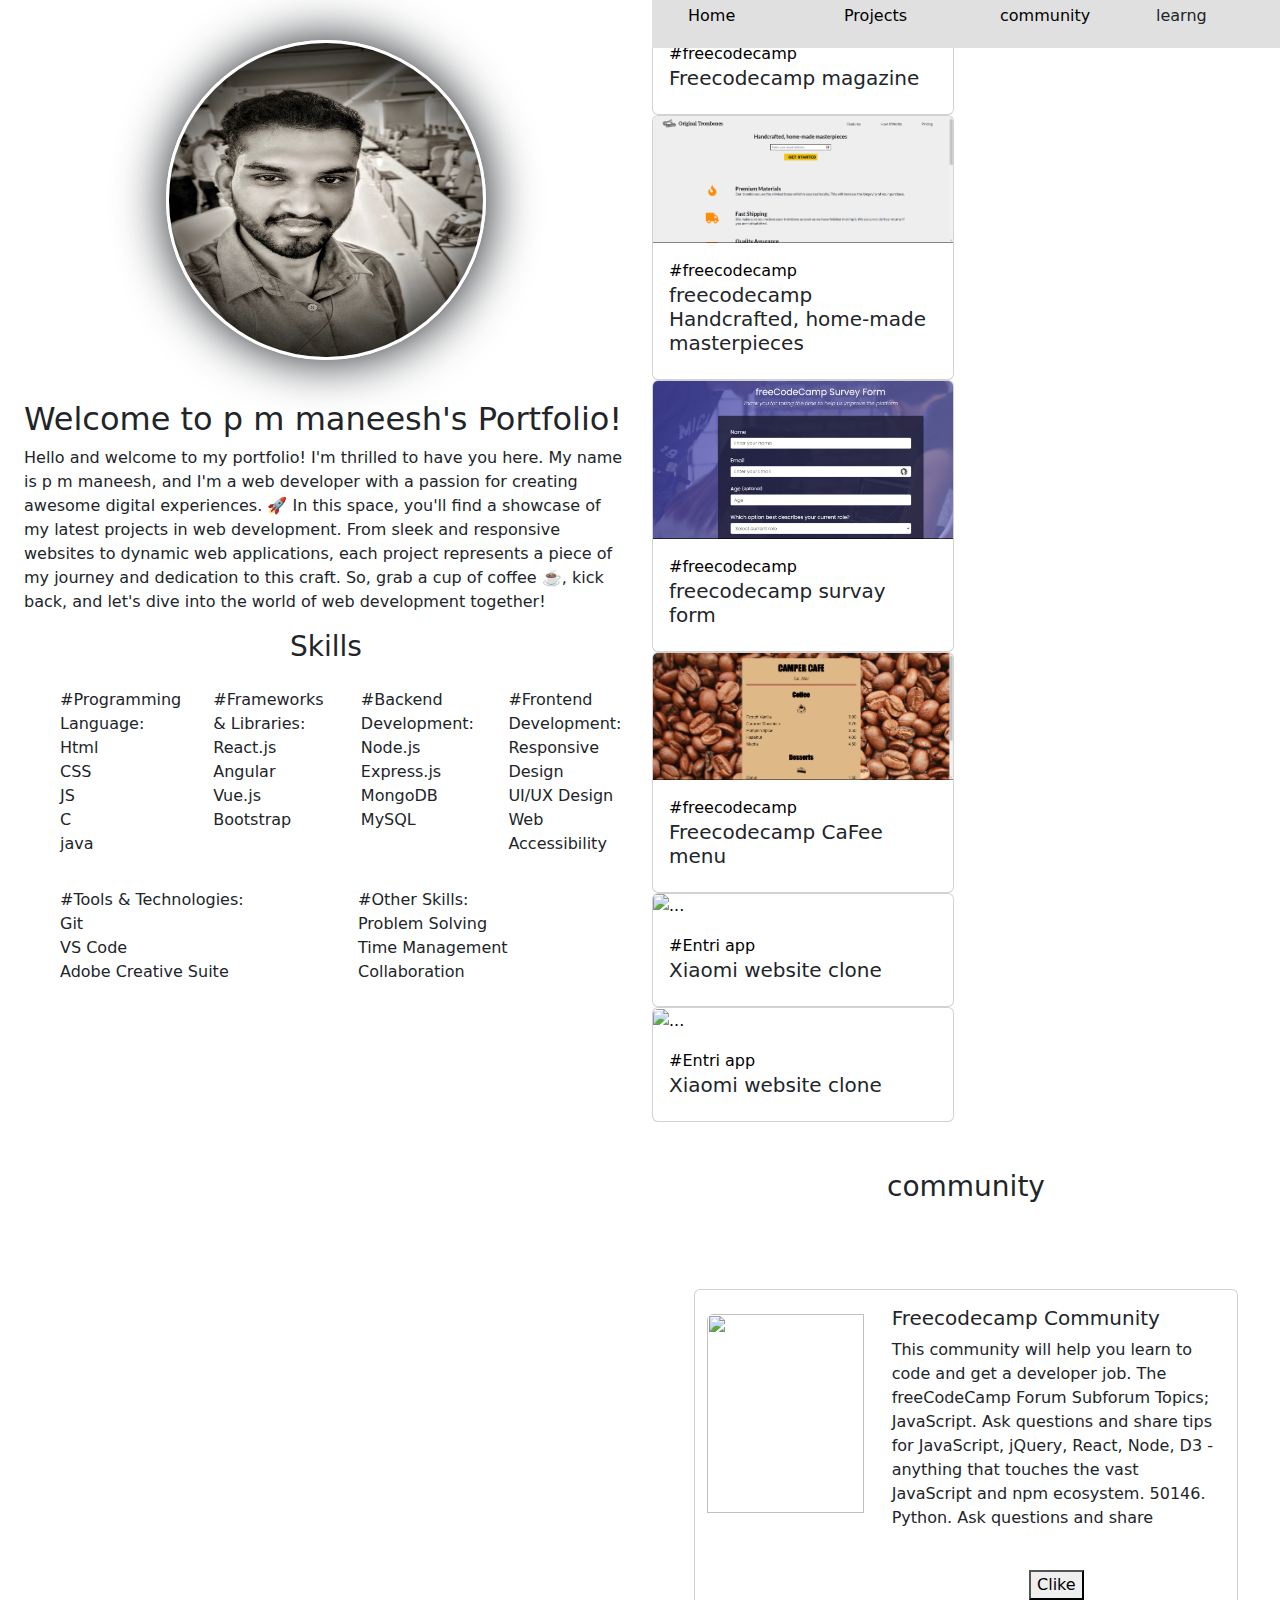
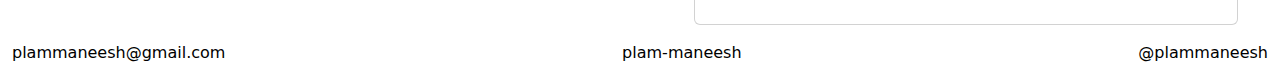
==== commit 71ba0d21: "add footer and change some code and comments" ====
--- a/index.html
+++ b/index.html
@@ -24,123 +24,105 @@
   <body>
     <!-- main container start -->
     <div class="container-fluid">
-      <!-- First_main_section_start -->
+      <!--main-row_section_start -->
       <div class="row head-section">
-        <!-- Header_section -->
-
-        <div class="container-fluid col head-section">
-          <div class="profile">
-            <li>
-              <img
-                class="rounded mx-auto d-block rounded-circle profile-img"
-                style="
-                  height: 20rem;
-                  width: 20rem;
-                  display: flex;
-                  justify-content: center;
-                "
-                src=" img/20230304_084334~2-EDIT.jpg "
-                alt="Loading..."
-              />
-            </li>
-
-            <li>
-              <h2>Welcome to p m maneesh's Portfolio!</h2>
-
-              <p>
-                Hello and welcome to my portfolio! I'm thrilled to have you
-                here. My name is p m maneesh, and I'm a web developer with a
-                passion for creating awesome digital experiences. 🚀 In this
-                space, you'll find a showcase of my latest projects in web
-                development. From sleek and responsive websites to dynamic web
-                applications, each project represents a piece of my journey and
-                dedication to this craft. So, grab a cup of coffee ☕️, kick
-                back, and let's dive into the world of web development together!
-              </p>
-            </li>
-
-            <li p-5>
-              <h3 style="display: flex; justify-content: center">Skills</h3>
-
-              <ul>
-                <div class="row">
-                  <div class="col p-3">
-                    <span>#Programming Language:</span>
-                    <li>Html</li>
-                    <li>CSS</li>
-                    <li>JS</li>
-                    <li>C</li>
-                    <li>java</li>
-                  </div>
-
-                  <div class="col p-3">
-                    <span>#Frameworks & Libraries: </span>
-
-                    <li>React.js</li>
-                    <li>Angular</li>
-                    <li>Vue.js</li>
-                    <li>Bootstrap</li>
-                  </div>
-
-                  <div class="col p-3">
-                    <span>#Backend Development:</span>
-                    <li>Node.js</li>
-                    <li>Express.js</li>
-                    <li>MongoDB</li>
-                    <li>MySQL</li>
-                  </div>
-
-                  <div class="col p-3">
-                    <span>#Frontend Development: </span>
-                    <li>Responsive Design</li>
-                    <li>UI/UX Design</li>
-                    <li>Web Accessibility</li>
-                  </div>
-
-                  <div class="col p-3">
-                    <span>#Tools & Technologies:</span>
-                    <li>Git</li>
-                    <li>VS Code</li>
-                    <li>Adobe Creative Suite</li>
-                  </div>
-
-                  <div class="col p-3">
-                    <span>#Other Skills:</span>
-                    <li>Problem Solving</li>
-                    <li>Time Management</li>
-                    <li>Collaboration</li>
-                  </div>
-                </div>
-
-                <div class="row">
-                  <div class="col" id="connect">
-                    <h2>Let's Connect!</h2>
-
-                    <ul>
-                      <li>
-                        <span> <i class="fa-regular fa-envelope"></i></span>
-                        <a href="">plammaneesh@gmail.com</a>
-                      </li>
-                      <li>
-                        <span><i class="fa-brands fa-github"></i></span>
-                        <a href="https://github.com/plam-maneesh "
-                          >plam-maneesh</a
-                        >
-                      </li>
-                      <li>
-                        <span><i class="fa-brands fa-square-twitter"></i></span
-                        ><a href="https://twitter.com/plammaneesh"
-                          >@plammaneesh</a
-                        >
-                      </li>
-                    </ul>
-                  </div>
-                </div>
-              </ul>
-            </li>
+        <!-- main-columan header -->
+        <div class="col overflow-auto">
+          <!-- Header_section -->
+
+          <div class="container head-section">
+            <div class="row profile">
+              <div class="col">
+                <div>
+                  <img
+                    class="rounded mx-auto d-block rounded-circle profile-img"
+                    style="
+                      height: 20rem;
+                      width: 20rem;
+                      display: flex;
+                      justify-content: center;
+                    "
+                    src=" img/20230304_084334~2-EDIT.jpg "
+                    alt="Loading..."
+                  />
+                </div>
+
+                <div>
+                  <h2>Welcome to p m maneesh's Portfolio!</h2>
+
+                  <p>
+                    Hello and welcome to my portfolio! I'm thrilled to have you
+                    here. My name is p m maneesh, and I'm a web developer with a
+                    passion for creating awesome digital experiences. 🚀 In this
+                    space, you'll find a showcase of my latest projects in web
+                    development. From sleek and responsive websites to dynamic
+                    web applications, each project represents a piece of my
+                    journey and dedication to this craft. So, grab a cup of
+                    coffee ☕️, kick back, and let's dive into the world of web
+                    development together!
+                  </p>
+                </div>
+
+                <div p-5>
+                  <h3 style="display: flex; justify-content: center">Skills</h3>
+
+                  <ul>
+                    <div class="row">
+                      <div class="col p-3">
+                        <span>#Programming Language:</span>
+                        <li>Html</li>
+                        <li>CSS</li>
+                        <li>JS</li>
+                        <li>C</li>
+                        <li>java</li>
+                      </div>
+
+                      <div class="col p-3">
+                        <span>#Frameworks & Libraries: </span>
+
+                        <li>React.js</li>
+                        <li>Angular</li>
+                        <li>Vue.js</li>
+                        <li>Bootstrap</li>
+                      </div>
+
+                      <div class="col p-3">
+                        <span>#Backend Development:</span>
+                        <li>Node.js</li>
+                        <li>Express.js</li>
+                        <li>MongoDB</li>
+                        <li>MySQL</li>
+                      </div>
+
+                      <div class="col p-3">
+                        <span>#Frontend Development: </span>
+                        <li>Responsive Design</li>
+                        <li>UI/UX Design</li>
+                        <li>Web Accessibility</li>
+                      </div>
+
+                      <div class="col p-3">
+                        <span>#Tools & Technologies:</span>
+                        <li>Git</li>
+                        <li>VS Code</li>
+                        <li>Adobe Creative Suite</li>
+                      </div>
+
+                      <div class="col p-3">
+                        <span>#Other Skills:</span>
+                        <li>Problem Solving</li>
+                        <li>Time Management</li>
+                        <li>Collaboration</li>
+                      </div>
+                    </div>
+                  </ul>
+                </div>
+              </div>
+            </div>
           </div>
+          <!-- Header_section_end -->
         </div>
-        <!-- Header_section_end -->
+        <!-- main-columan_header end -->
 
         <!-- content_section_start -->
 
@@ -349,8 +331,34 @@
         </div>
 
         <!-- content_section_end -->
+
+        <!-- footer start -->
+        <div class="footer">
+          <div class="row">
+            <div class="col d-flex justify-content-between w-100" id="connect">
+              
+              
+              
+
+                <li>
+                  <span> <i class="fa-regular fa-envelope"></i></span>
+                  <a href="">plammaneesh@gmail.com</a>
+                </li>
+                <li>
+                  <span><i class="fa-brands fa-github"></i></span>
+                  <a href="https://github.com/plam-maneesh ">plam-maneesh</a>
+                </li>
+                <li>
+                  <span><i class="fa-brands fa-square-twitter"></i></span
+                  ><a href="https://twitter.com/plammaneesh">@plammaneesh</a>
+                </li>
+              
+            </div>
+          </div>
+        </div>
+        <!-- footer end -->
       </div>
-      <!--First_main_Section_end -->
+      <!--main-row_Section_end -->
     </div>
     <!-- main_container_end -->
   </body>
--- a/style.css
+++ b/style.css
@@ -28,7 +28,7 @@
 .main-section {
 
 
-    border-right: 2px solid;
+  
 
 
 
@@ -47,7 +47,7 @@
 /* Header_section */
 .head-section{
 
-border-right: 1px solid;
+
 
 
 
@@ -103,4 +103,23 @@
 
 
 
-/* content_section_end */+/* content_section_end */
+
+
+/* footer start */
+
+.footer{
+
+baground-color: white;
+
+
+
+
+
+}
+
+
+
+
+
+/* footer end */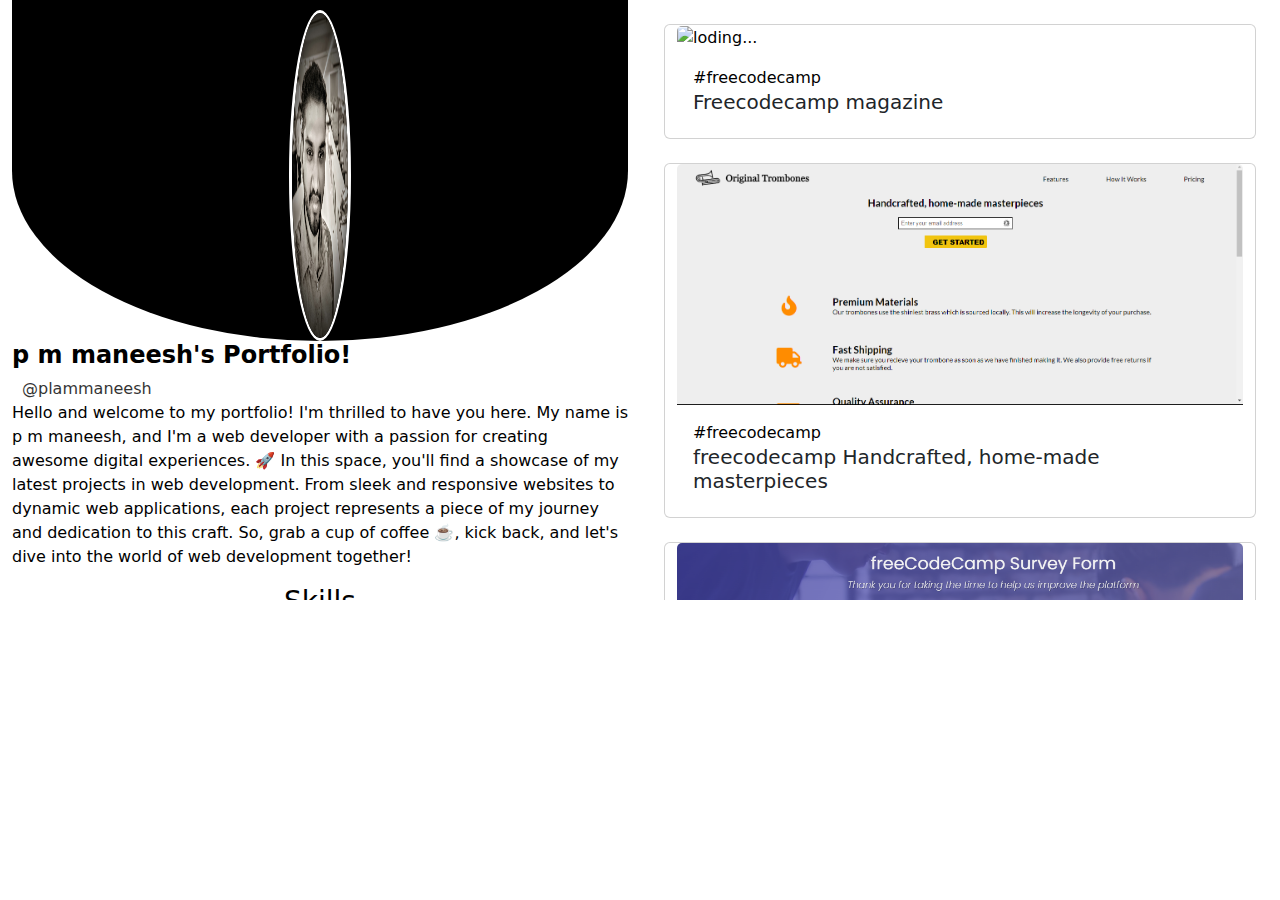
==== commit c0dd98cd: "update header section & change header profile img stle" ====
--- a/index.html
+++ b/index.html
@@ -17,7 +17,7 @@
       crossorigin="anonymous"
       referrerpolicy="no-referrer"
     />
-    <link rel="stylesheet" href="style.css" />
+    <link rel="stylesheet" href="index.css" />
     <link rel="stylesheet" href="index.js" />
   </head>
 
@@ -25,30 +25,46 @@
     <!-- main container start -->
     <div class="container-fluid">
       <!--main-row_section_start -->
-      <div class="row head-section">
-        <!-- main-columan header -->
-        <div class="col overflow-auto">
+      <div class="row mainrow-section">
+
+        <!-- main-columan-->
+        <div class="col overflow-auto main-col" style="height: 600px">
+
+
+
+          <!-- navbar -->
+
+
+           <!-- navbar end -->
+
+
           <!-- Header_section -->
-
-          <div class="container head-section">
+          <div class=" col header-section" >
             <div class="row profile">
               <div class="col">
-                <div>
-                  <img
-                    class="rounded mx-auto d-block rounded-circle profile-img"
-                    style="
-                      height: 20rem;
-                      width: 20rem;
-                      display: flex;
-                      justify-content: center;
-                    "
+                <div class="d-flex justify-content-center profile-img rounded-bottom-circle">
+                
+                  <div class="child-img">
+                    <img 
+
+                    style="border:solid 3px white;"
+                    class=" mx-auto w-25 rounded-circle  "
                     src=" img/20230304_084334~2-EDIT.jpg "
                     alt="Loading..."
                   />
+                  </div>
+                 
                 </div>
 
                 <div>
-                  <h2>Welcome to p m maneesh's Portfolio!</h2>
+                  <h2 style="font-size: x-large; font-weight: 600">
+                    p m maneesh's Portfolio!
+                  </h2>
+                  <a href="">
+                    <span style="padding: 10px; opacity: 80%"
+                      >@plammaneesh</span
+                    ></a
+                  >
 
                   <p>
                     Hello and welcome to my portfolio! I'm thrilled to have you
@@ -70,28 +86,44 @@
                     <div class="row">
                       <div class="col p-3">
                         <span>#Programming Language:</span>
-                        <li>Html</li>
-                        <li>CSS</li>
-                        <li>JS</li>
-                        <li>C</li>
-                        <li>java</li>
+                        <li><i class="fa-brands fa-html5 fa-lg"></i>HTML</li>
+                        <li><i class="fa-brands fa-css3-alt fa-lg"></i>CSS</li>
+                        <li><i class="fa-brands fa-js fa-lg"></i>JavaScript</li>
+                        <li class="p-1">
+                          <i class="fa-solid fa-c"></i>Language
+                        </li>
+                        <li><i class="fa-brands fa-java fa-lg"></i>java</li>
                       </div>
 
                       <div class="col p-3">
                         <span>#Frameworks & Libraries: </span>
 
-                        <li>React.js</li>
-                        <li>Angular</li>
-                        <li>Vue.js</li>
-                        <li>Bootstrap</li>
+                        <li>
+                          <i
+                            class="fa-brands fa-react fa-lg"
+                            style="color: #74c0fc"
+                          ></i>
+                          React.js
+                        </li>
+                        <li>
+                          <i class="fa-brands fa-angular fa-lg"></i>Angular
+                        </li>
+                        <li><i class="fa-brands fa-vuejs fa-lg"></i>Vue.js</li>
+                        <li>
+                          <i class="fa-brands fa-bootstrap fa-lg"></i>Bootstrap
+                        </li>
                       </div>
 
                       <div class="col p-3">
                         <span>#Backend Development:</span>
-                        <li>Node.js</li>
+                        <li>
+                          <i class="fa-brands fa-node-js fa-lg"></i>Node.js
+                        </li>
                         <li>Express.js</li>
-                        <li>MongoDB</li>
-                        <li>MySQL</li>
+                        <li>
+                          <i class="fa-solid fa-database fa-lg"></i>MongoDB
+                        </li>
+                        <li><i class="fa-solid fa-code fa-lg"></i>MySQL</li>
                       </div>
 
                       <div class="col p-3">
@@ -103,8 +135,8 @@
 
                       <div class="col p-3">
                         <span>#Tools & Technologies:</span>
-                        <li>Git</li>
-                        <li>VS Code</li>
+                        <li><i class="fa-brands fa-git"></i>Git</li>
+                        <li><i class="fa-duotone fa-code"></i>VS Code</li>
                         <li>Adobe Creative Suite</li>
                       </div>
 
@@ -126,166 +158,146 @@
 
         <!-- content_section_start -->
 
-        <div class="col container-fluid content_section p-0">
+        <div class="col content_section overflow-auto" style="height: 600px">
           <!-- projects_section -->
-          <div class="row row-cols-auto row-cols-md-2 g-4">
-            <!-- project-columan -->
-            <div class="col">
-              <!-- content nav_list_section -->
-              <div class="nav_header p-1">
-                <ul class="row nav_list">
-                  <a class="col" href="#">Home</a>
-                  <li class="col">
-                    <a class="" href="#Project_section">Projects</a>
-                  </li>
-                  <li class="col">
-                    <a class="" href="#communty_section">community</a>
-                  </li>
-                  <li class="col">
-                    <a href="#learng_section" class="nav-link">learng</a>
-                  </li>
-                </ul>
-              </div>
-              <!-- content nav_list_section_end -->
-
-              <!-- 1 -->
-              <div class="card" id="Project_section">
-                <a href=" https://codepen.io/123manu/full/xxjBLyz"
-                  ><img
-                    src="https://external-content.duckduckgo.com/iu/?u=https%3A%2F%2Ftse4.mm.bing.net%2Fth%3Fid%3DOIP.qbu-5qtq43OXYkUd9_oETQHaFN%26pid%3DApi&f=1&ipt=8df63de30373396293850119ab98d78d397f13b40e66ae1d470596cf620fb2ce&ipo=images "
-                    class="card-img-top"
-                    alt="loding..."
-                /></a>
-                <div class="card-body">
-                  <span
-                    ><a
-                      href="https://www.freecodecamp.org/fcc5d09ef3c-2089-465a-9474-148641cb8176 "
-                      >#freecodecamp</a
-                    ></span
-                  >
-                  <h5 class="card-title">Freecodecamp magazine</h5>
-                </div>
-              </div>
-
-              <!-- 1end -->
-
-              <!-- 2 -->
-
-              <div class="card" id="Project_section">
-                <a href="https://codepen.io/123manu/full/XWqGayV ">
-                  <img
-                    src=" img/Screenshot 2024-04-26 005158.png"
-                    class="card-img-top"
-                    alt="..."
-                /></a>
-
-                <div class="card-body">
-                  <span
-                    ><a
-                      href="https://www.freecodecamp.org/fcc5d09ef3c-2089-465a-9474-148641cb8176 "
-                      >#freecodecamp</a
-                    ></span
-                  >
-                  <h5 class="card-title">
-                    freecodecamp Handcrafted, home-made masterpieces
-                  </h5>
-                </div>
-              </div>
-
-              <!-- 2end -->
-
-              <!-- 3 -->
-
-              <div class="card" id="Project_section">
-                <a href="https://codepen.io/123manu/full/ZEoYrVo ">
-                  <img
-                    src=" img/Screenshot 2024-04-26 011118.png"
-                    class="card-img-top"
-                    alt=" loading..."
-                /></a>
-
-                <div class="card-body">
-                  <span
-                    ><a
-                      href="https://www.freecodecamp.org/fcc5d09ef3c-2089-465a-9474-148641cb8176 "
-                      >#freecodecamp</a
-                    ></span
-                  >
-
-                  <h5 class="card-title">freecodecamp survay form</h5>
-                </div>
-              </div>
-
-              <!-- 3 end -->
-
-              <!-- 4 -->
-
-              <div class="card" id="Project_section">
-                <a href="https://codepen.io/123manu/full/mdLyXGJ ">
-                  <img
-                    src=" img/Screenshot 2024-04-26 012822.png"
-                    class="card-img-top"
-                    alt="..."
-                  />
-                </a>
-                <div class="card-body">
-                  <span
-                    ><a
-                      href="https://www.freecodecamp.org/fcc5d09ef3c-2089-465a-9474-148641cb8176 "
-                      >#freecodecamp</a
-                    ></span
-                  >
-
-                  <h5 class="card-title">Freecodecamp CaFee menu</h5>
-                </div>
-              </div>
-
-              <!-- 4 end -->
-
-              <!-- 5 -->
-
-              <div class="card" id="Project_section">
-                <a href="https://plam-maneesh.github.io/mi-ui/ ">
-                  <img
-                    src=" https://external-content.duckduckgo.com/iu/?u=https%3A%2F%2Ftse2.mm.bing.net%2Fth%3Fid%3DOIP.Qhbkngh0RogG_rQgVG01ywHaCD%26pid%3DApi&f=1&ipt=79fcd0e6bcf9939029dac3d84ebfa41df7a7458b0d8158f50cd4b7715f85196a&ipo=images"
-                    class="card-img-top"
-                    alt="..."
-                  />
-                </a>
-                <div class="card-body">
-                  <span><a href="https://entri.app/ ">#Entri app</a></span>
-
-                  <h5 class="card-title">Xiaomi website clone</h5>
-                </div>
-              </div>
-
-              <!--5 end -->
-
-              <!-- 6 -->
-
-              <div class="card">
-                <a href=" https://github.com/plam-maneesh/the_newYork_time ">
-                  <img
-                    src="https://external-content.duckduckgo.com/iu/?u=https%3A%2F%2Ftse1.mm.bing.net%2Fth%3Fid%3DOIP.f3Zb2CAPIhnva0J6xOpyNAHaE8%26pid%3DApi&f=1&ipt=5087051f219e762f11fc0e7b7baa3b33881616996265f1a48b4e263425b640ee&ipo=images "
-                    class="card-img-top"
-                    alt="..."
-                  />
-                </a>
-                <div class="card-body">
-                  <span><a href="https://entri.app/ ">#Entri app</a></span>
-
-                  <h5 class="card-title">Xiaomi website clone</h5>
-                </div>
-              </div>
-
-              <!--6 end -->
-            </div>
+          <div class="row g-4 p-4">
+            <!-- 1 -->
+            <div class="card" id="Projects">
+              <a href=" https://codepen.io/123manu/full/xxjBLyz"
+                ><img
+                  src="https://external-content.duckduckgo.com/iu/?u=https%3A%2F%2Ftse4.mm.bing.net%2Fth%3Fid%3DOIP.qbu-5qtq43OXYkUd9_oETQHaFN%26pid%3DApi&f=1&ipt=8df63de30373396293850119ab98d78d397f13b40e66ae1d470596cf620fb2ce&ipo=images "
+                  class="card-img-top"
+                  alt="loding..."
+              /></a>
+              <div class="card-body">
+                <span
+                  ><a
+                    href="https://www.freecodecamp.org/fcc5d09ef3c-2089-465a-9474-148641cb8176 "
+                    >#freecodecamp</a
+                  ></span
+                >
+                <h5 class="card-title">Freecodecamp magazine</h5>
+              </div>
+            </div>
+
+            <!-- 1end -->
+
+            <!-- 2 -->
+
+            <div class="card" id="Projects">
+              <a href="https://codepen.io/123manu/full/XWqGayV ">
+                <img
+                  src=" img/Screenshot 2024-04-26 005158.png"
+                  class="card-img-top"
+                  alt="..."
+              /></a>
+
+              <div class="card-body">
+                <span
+                  ><a
+                    href="https://www.freecodecamp.org/fcc5d09ef3c-2089-465a-9474-148641cb8176 "
+                    >#freecodecamp</a
+                  ></span
+                >
+                <h5 class="card-title">
+                  freecodecamp Handcrafted, home-made masterpieces
+                </h5>
+              </div>
+            </div>
+
+            <!-- 2end -->
+
+            <!-- 3 -->
+
+            <div class="card" id="Projects">
+              <a href="https://codepen.io/123manu/full/ZEoYrVo ">
+                <img
+                  src=" img/Screenshot 2024-04-26 011118.png"
+                  class="card-img-top"
+                  alt=" loading..."
+              /></a>
+
+              <div class="card-body">
+                <span
+                  ><a
+                    href="https://www.freecodecamp.org/fcc5d09ef3c-2089-465a-9474-148641cb8176 "
+                    >#freecodecamp</a
+                  ></span
+                >
+
+                <h5 class="card-title">freecodecamp survay form</h5>
+              </div>
+            </div>
+
+            <!-- 3 end -->
+
+            <!-- 4 -->
+
+            <div class="card" id="Projects">
+              <a href="https://codepen.io/123manu/full/mdLyXGJ ">
+                <img
+                  src=" img/Screenshot 2024-04-26 012822.png"
+                  class="card-img-top"
+                  alt="..."
+                />
+              </a>
+              <div class="card-body">
+                <span
+                  ><a
+                    href="https://www.freecodecamp.org/fcc5d09ef3c-2089-465a-9474-148641cb8176 "
+                    >#freecodecamp</a
+                  ></span
+                >
+
+                <h5 class="card-title">Freecodecamp CaFee menu</h5>
+              </div>
+            </div>
+
+            <!-- 4 end -->
+
+            <!-- 5 -->
+
+            <div class="card" id="Projects">
+              <a href="https://plam-maneesh.github.io/mi-ui/ ">
+                <img
+                  src=" https://external-content.duckduckgo.com/iu/?u=https%3A%2F%2Ftse2.mm.bing.net%2Fth%3Fid%3DOIP.Qhbkngh0RogG_rQgVG01ywHaCD%26pid%3DApi&f=1&ipt=79fcd0e6bcf9939029dac3d84ebfa41df7a7458b0d8158f50cd4b7715f85196a&ipo=images"
+                  class="card-img-top"
+                  alt="..."
+                />
+              </a>
+              <div class="card-body">
+                <span><a href="https://entri.app/ ">#Entri app</a></span>
+
+                <h5 class="card-title">Xiaomi website clone</h5>
+              </div>
+            </div>
+
+            <!--5 end -->
+
+            <!-- 6 -->
+
+            <div class="card" id="Projects">
+              <a href=" https://github.com/plam-maneesh/the_newYork_time ">
+                <img
+                  src="https://external-content.duckduckgo.com/iu/?u=https%3A%2F%2Ftse1.mm.bing.net%2Fth%3Fid%3DOIP.f3Zb2CAPIhnva0J6xOpyNAHaE8%26pid%3DApi&f=1&ipt=5087051f219e762f11fc0e7b7baa3b33881616996265f1a48b4e263425b640ee&ipo=images "
+                  class="card-img-top"
+                  alt="..."
+                />
+              </a>
+              <div class="card-body">
+                <span><a href="https://entri.app/ ">#Entri app</a></span>
+
+                <h5 class="card-title">Xiaomi website clone</h5>
+              </div>
+            </div>
+
+            <!--6 end -->
           </div>
           <!-- project_section_end -->
 
           <!-- Community_section_start -->
 
-          <div class="container-fluid" id="communty_section">
+          <div class="communtu" id="community">
             <div class="d-flex justify-content-center p-5">
               <h3>community</h3>
             </div>
@@ -326,40 +338,14 @@
           </div>
 
           <!-- Community_section_end -->
-
-          <!-- content_categaraise end-->
         </div>
-
         <!-- content_section_end -->
-
-        <!-- footer start -->
-        <div class="footer">
-          <div class="row">
-            <div class="col d-flex justify-content-between w-100" id="connect">
-              
-              
-              
-
-                <li>
-                  <span> <i class="fa-regular fa-envelope"></i></span>
-                  <a href="">plammaneesh@gmail.com</a>
-                </li>
-                <li>
-                  <span><i class="fa-brands fa-github"></i></span>
-                  <a href="https://github.com/plam-maneesh ">plam-maneesh</a>
-                </li>
-                <li>
-                  <span><i class="fa-brands fa-square-twitter"></i></span
-                  ><a href="https://twitter.com/plammaneesh">@plammaneesh</a>
-                </li>
-              
-            </div>
-          </div>
-        </div>
-        <!-- footer end -->
       </div>
       <!--main-row_Section_end -->
     </div>
     <!-- main_container_end -->
   </body>
 </html>
+
+
+
--- a/index.css
+++ b/index.css
@@ -0,0 +1,120 @@
+* {
+
+    list-style: none;
+    color: black;
+
+
+}
+/* styles  */
+.main-col::-webkit-scrollbar{
+
+    display: none;
+    
+}
+.content_section::-webkit-scrollbar{
+
+    display: none;
+
+}
+
+/* styles end */
+
+
+
+
+
+
+
+
+a {
+
+    text-decoration: none;
+    color: black;
+}
+
+
+/* navbar start */
+
+
+
+
+
+/* navbar end */
+
+
+
+/* Header_section */
+
+.profile-img{
+
+width: 100%;
+height: 40%;
+background-color: black;
+
+}
+.child-img{
+display: flex;
+justify-content: center;
+
+padding-top: 10px;
+
+
+
+
+}
+
+
+
+
+
+
+
+/* Header_section_end */
+
+
+/* content_section */
+
+
+
+
+
+
+
+
+
+
+
+
+
+/* content_section_end */
+
+
+/* footer start */
+
+
+
+
+.footer{
+
+background-color: black;
+
+
+}
+
+
+
+
+.my_contact{
+
+text-decoration: none;
+list-style: none;
+
+}
+
+
+
+
+
+
+/* footer end */
+
